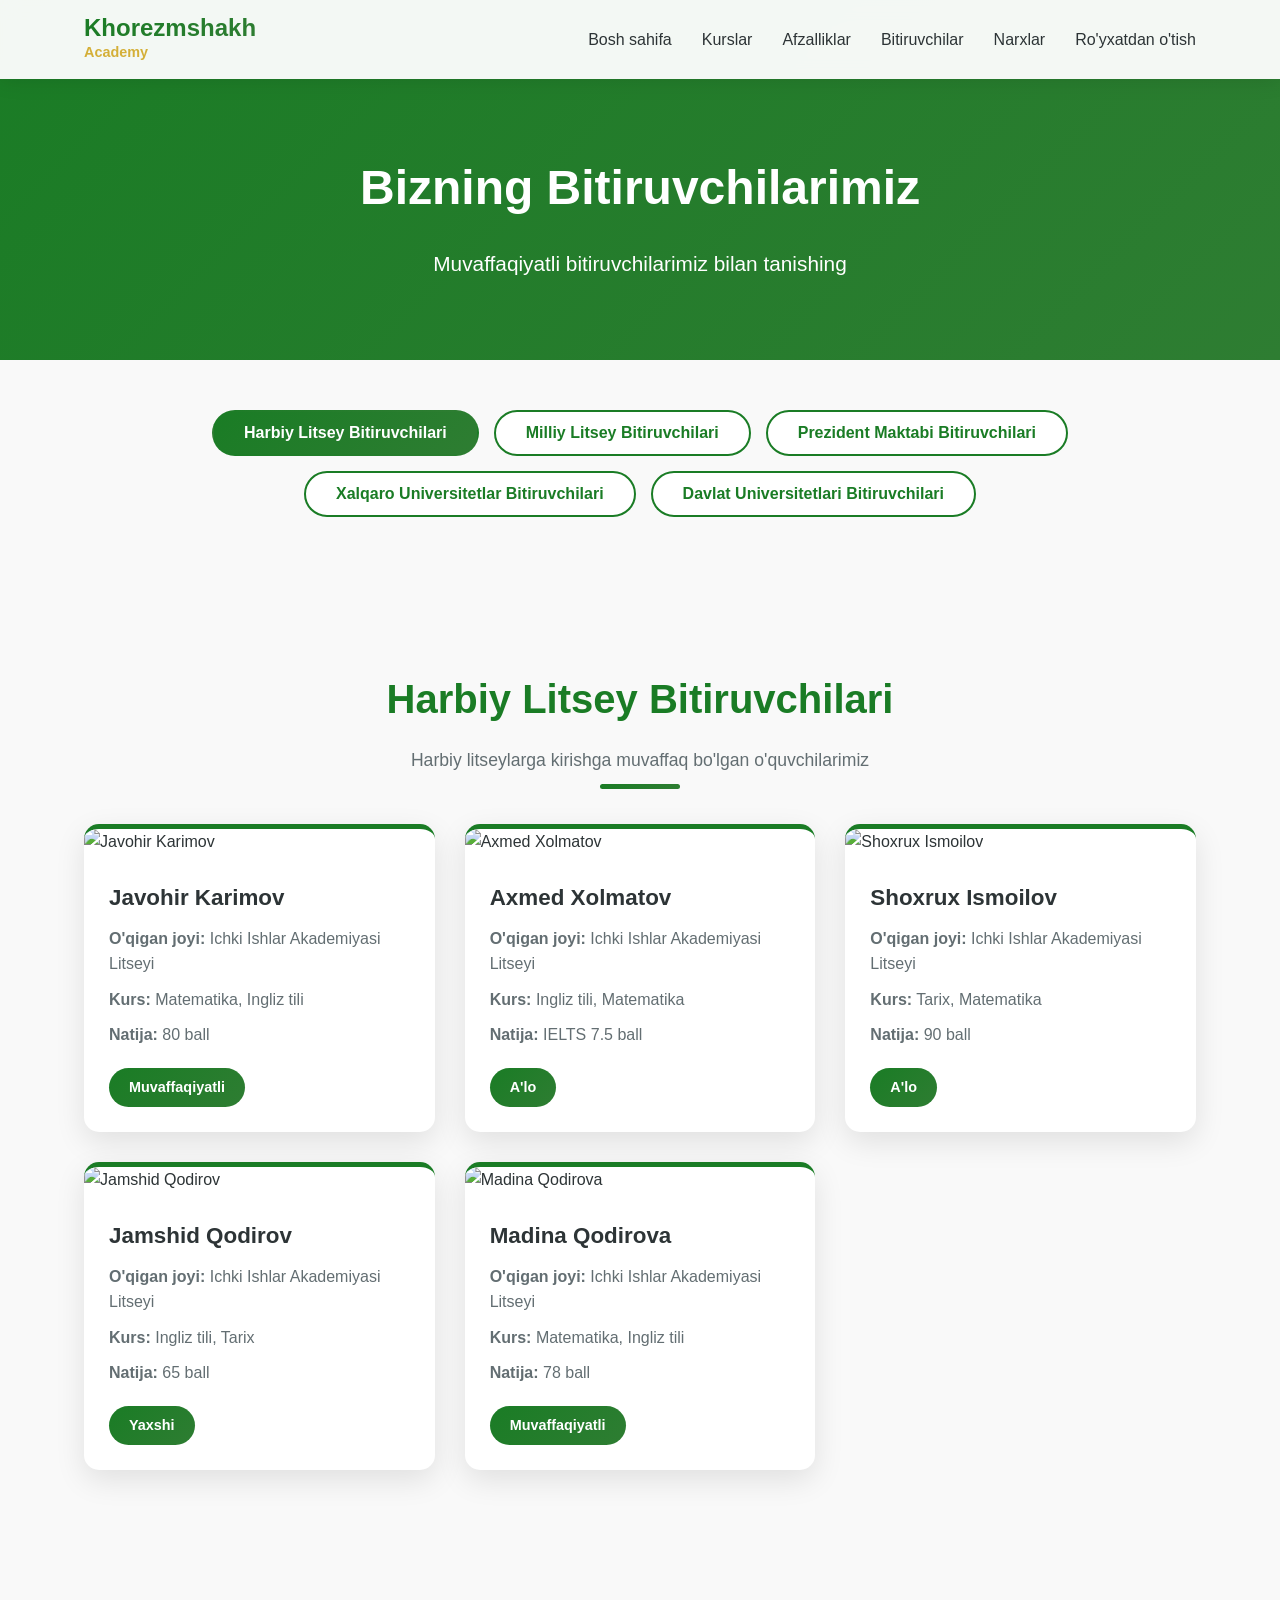
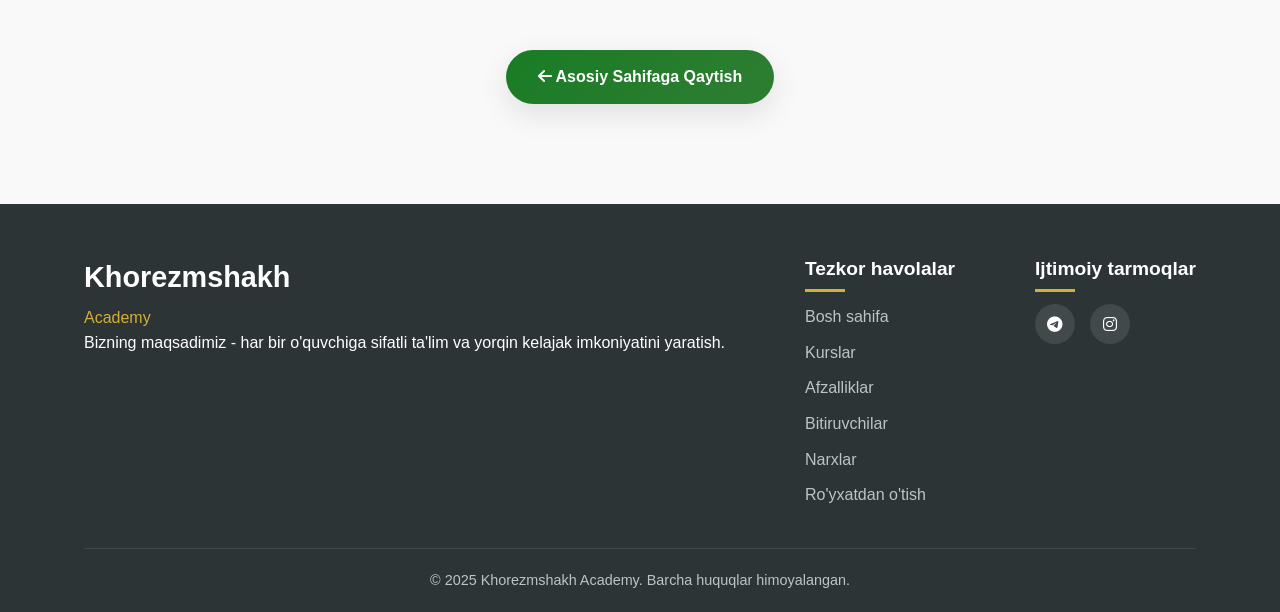
==== bitiruvchilar.html @ ab418903 "Loyiha yaratildi" ====
<!DOCTYPE html>
<!DOCTYPE html>
<html lang="uz">
<head>
    <meta charset="UTF-8">
    <meta name="viewport" content="width=device-width, initial-scale=1.0">
    <title>Bizning Bitiruvchilarimiz - Khorezmshakh Academy</title>
    <link rel="stylesheet" href="https://cdnjs.cloudflare.com/ajax/libs/font-awesome/6.4.0/css/all.min.css">
    <style>
        /* Asosiy uslublar */
        :root {
            --primary: #1a7c25; /* To'q yashil rang */
            --secondary: #d4af37;
            --accent: #c0392b;
            --success: #27ae60;
            --light: #f5f7fa;
            --dark: #2d3436;
            --text: #2d3436;
            --text-light: #636e72;
            --transition: all 0.3s ease;
            --shadow: 0 10px 30px rgba(0,0,0,0.1);
            --shadow-hover: 0 15px 40px rgba(0,0,0,0.15);
            --gradient: linear-gradient(135deg, var(--primary) 0%, #2e7d32 100%);
        }
        
        * {
            margin: 0;
            padding: 0;
            box-sizing: border-box;
            font-family: 'Poppins', 'Segoe UI', Tahoma, Geneva, Verdana, sans-serif;
        }
        
        html {
            scroll-behavior: smooth;
        }
        
        body {
            line-height: 1.6;
            color: var(--text);
            background-color: #f9f9f9;
            transition: var(--transition);
        }
        
        .container {
            width: 90%;
            max-width: 1200px;
            margin: 0 auto;
            padding: 0 20px;
        }
        
        section {
            padding: 80px 0;
        }
        
        .section-title {
            text-align: center;
            margin-bottom: 50px;
            position: relative;
        }
        
        .section-title h2 {
            font-size: 2.5rem;
            color: var(--primary);
            margin-bottom: 15px;
            font-weight: 700;
        }
        
        .section-title p {
            font-size: 1.1rem;
            color: var(--text-light);
            max-width: 600px;
            margin: 0 auto;
        }
        
        .section-title::after {
            content: '';
            position: absolute;
            width: 80px;
            height: 5px;
            background: var(--gradient);
            bottom: -15px;
            left: 50%;
            transform: translateX(-50%);
            border-radius: 5px;
        }
        
        .btn {
            display: inline-block;
            padding: 14px 32px;
            background: var(--gradient);
            color: white;
            border: none;
            border-radius: 50px;
            cursor: pointer;
            text-decoration: none;
            font-weight: 600;
            transition: var(--transition);
            box-shadow: var(--shadow);
        }
        
        .btn:hover {
            transform: translateY(-5px);
            box-shadow: var(--shadow-hover);
        }
        
        /* Sarlavha va Navigatsiya */
        header {
            background: rgba(255, 255, 255, 0.95);
            backdrop-filter: blur(10px);
            box-shadow: 0 2px 20px rgba(0,0,0,0.1);
            position: fixed;
            width: 100%;
            top: 0;
            z-index: 1000;
            transition: var(--transition);
        }
        
        .navbar {
            display: flex;
            justify-content: space-between;
            align-items: center;
            padding: 15px 0;
        }
        
        .logo-container {
            display: flex;
            align-items: center;
            text-decoration: none;
        }
        
        .logo-img {
            height: 50px;
            margin-right: 10px;
            border-radius: 10px;
        }
        
        .logo-text {
            display: flex;
            flex-direction: column;
        }
        
        .logo-main {
            font-size: 1.5rem;
            font-weight: 700;
            background: var(--gradient);
            -webkit-background-clip: text;
            -webkit-text-fill-color: transparent;
            line-height: 1.1;
        }
        
        .logo-sub {
            font-size: 0.9rem;
            color: var(--secondary);
            font-weight: 600;
        }
        
        .nav-links {
            display: flex;
            list-style: none;
        }
        
        .nav-links li {
            margin-left: 30px;
        }
        
        .nav-links a {
            text-decoration: none;
            color: var(--text);
            font-weight: 500;
            transition: var(--transition);
            position: relative;
        }
        
        .nav-links a:hover {
            color: var(--primary);
        }
        
        .nav-links a::after {
            content: '';
            position: absolute;
            width: 0;
            height: 3px;
            background: var(--gradient);
            bottom: -5px;
            left: 0;
            transition: var(--transition);
            border-radius: 3px;
        }
        
        .nav-links a:hover::after {
            width: 100%;
        }
        
        .menu-toggle {
            display: none;
            font-size: 1.5rem;
            cursor: pointer;
        }
        
        /* Filter tugmalari */
        .filter-buttons {
            display: flex;
            justify-content: center;
            gap: 15px;
            margin-bottom: 50px;
            flex-wrap: wrap;
        }
        
        .filter-btn {
            padding: 12px 30px;
            background: white;
            border: 2px solid var(--primary);
            color: var(--primary);
            border-radius: 30px;
            cursor: pointer;
            transition: var(--transition);
            font-weight: 600;
            font-size: 1rem;
        }
        
        .filter-btn.active,
        .filter-btn:hover {
            background: var(--gradient);
            color: white;
            border-color: transparent;
        }
        
        /* Bitiruvchilar qutisi */
        .graduates-container {
            display: grid;
            grid-template-columns: repeat(auto-fit, minmax(300px, 1fr));
            gap: 30px;
        }
        
        .graduate-box {
            background: white;
            border-radius: 15px;
            overflow: hidden;
            box-shadow: var(--shadow);
            transition: var(--transition);
            border-top: 5px solid var(--primary);
        }
        
        .graduate-box:hover {
            transform: translateY(-10px);
            box-shadow: var(--shadow-hover);
        }
        
        .graduate-img {
            width: 100%;
            height: 250px;
            object-fit: cover;
        }
        
        .graduate-info {
            padding: 25px;
        }
        
        .graduate-info h3 {
            font-size: 1.4rem;
            margin-bottom: 10px;
            color: var(--dark);
        }
        
        .graduate-info p {
            color: var(--text-light);
            margin-bottom: 10px;
        }
        
        .graduate-achievement {
            background: var(--gradient);
            color: white;
            padding: 8px 20px;
            border-radius: 20px;
            font-size: 0.9rem;
            display: inline-block;
            margin-top: 10px;
            font-weight: 600;
        }
        
        /* Bo'limlar */
        .section {
            display: none;
        }
        
        .section.active {
            display: block;
        }
        
        /* Back to home button */
        .back-home {
            text-align: center;
            margin-top: 50px;
        }
        
        /* Footer */
        footer {
            background: var(--dark);
            color: white;
            padding: 50px 0 20px;
            margin-top: 50px;
        }
        
        .footer-content {
            display: flex;
            justify-content: space-between;
            margin-bottom: 30px;
        }
        
        .footer-logo {
            display: flex;
            flex-direction: column;
        }
        
        .footer-logo-main {
            font-size: 1.8rem;
            font-weight: 700;
            margin-bottom: 5px;
            color: white;
        }
        
        .footer-logo-sub {
            font-size: 1rem;
            color: var(--secondary);
        }
        
        .footer-links h4, .footer-social h4 {
            font-size: 1.2rem;
            margin-bottom: 20px;
            position: relative;
        }
        
        .footer-links h4::after, .footer-social h4::after {
            content: '';
            position: absolute;
            width: 40px;
            height: 3px;
            background: var(--secondary);
            bottom: -8px;
            left: 0;
        }
        
        .footer-links ul {
            list-style: none;
        }
        
        .footer-links li {
            margin-bottom: 10px;
        }
        
        .footer-links a {
            color: #bdc3c7;
            text-decoration: none;
            transition: var(--transition);
        }
        
        .footer-links a:hover {
            color: white;
        }
        
        .social-icons {
            display: flex;
            gap: 15px;
        }
        
        .social-icons a {
            display: flex;
            align-items: center;
            justify-content: center;
            width: 40px;
            height: 40px;
            background: rgba(255,255,255,0.1);
            border-radius: 50%;
            color: white;
            text-decoration: none;
            transition: var(--transition);
        }
        
        .social-icons a:hover {
            background: var(--primary);
            transform: translateY(-5px);
        }
        
        .copyright {
            text-align: center;
            padding-top: 20px;
            border-top: 1px solid rgba(255,255,255,0.1);
            color: #bdc3c7;
            font-size: 0.9rem;
        }
        
        /* Responsiv uslublar */
        @media (max-width: 768px) {
            .menu-toggle {
                display: block;
            }
            
            .nav-links {
                position: fixed;
                top: 70px;
                left: -100%;
                width: 100%;
                flex-direction: column;
                background: white;
                text-align: center;
                transition: 0.3s;
                box-shadow: 0 10px 10px rgba(0,0,0,0.1);
                padding: 20px 0;
            }
            
            .nav-links.active {
                left: 0;
            }
            
            .nav-links li {
                margin: 15px 0;
            }
            
            .filter-buttons {
                gap: 10px;
            }
            
            .filter-btn {
                padding: 10px 20px;
                font-size: 0.9rem;
            }
            
            .footer-content {
                flex-direction: column;
                gap: 30px;
            }
        }
        
        @media (max-width: 576px) {
            .section-title h2 {
                font-size: 2rem;
            }
            
            .graduates-container {
                grid-template-columns: 1fr;
            }
        }
    </style>
</head>
<body>
    <!-- Sarlavha va Navigatsiya -->
    <header>
        <div class="container">
            <nav class="navbar">
                <a href="xorazmshox.html" class="logo-container">
                    <div class="logo-text">
                        <div class="logo-main">Khorezmshakh</div>
                        <div class="logo-sub">Academy</div>
                    </div>
                </a>
                <ul class="nav-links">
                    <li><a href="xorazmshox.html#home">Bosh sahifa</a></li>
                    <li><a href="xorazmshox.html#courses">Kurslar</a></li>
                    <li><a href="xorazmshox.html#benefits">Afzalliklar</a></li>
                    <li><a href="xorazmshox.html#graduates">Bitiruvchilar</a></li>
                    <li><a href="xorazmshox.html#pricing">Narxlar</a></li>
                    <li><a href="xorazmshox.html#registration">Ro'yxatdan o'tish</a></li>
                </ul>
                <div class="menu-toggle">
                    <i class="fas fa-bars"></i>
                </div>
            </nav>
        </div>
    </header>

    <!-- Hero bo'limi -->
    <section style="padding: 150px 0 80px; background: var(--gradient); color: white; text-align: center;">
        <div class="container">
            <h1 style="font-size: 3rem; margin-bottom: 20px;">Bizning Bitiruvchilarimiz</h1>
            <p style="font-size: 1.3rem; max-width: 700px; margin: 0 auto;">Muvaffaqiyatli bitiruvchilarimiz bilan tanishing</p>
        </div>
    </section>

    <!-- Filter tugmalari -->
    <section style="padding: 50px 0 20px;">
        <div class="container">
            <div class="filter-buttons">
                <button class="filter-btn active" data-target="harbiy">Harbiy Litsey Bitiruvchilari</button>
                <button class="filter-btn" data-target="milliy">Milliy Litsey Bitiruvchilari</button>
                <button class="filter-btn" data-target="prezident">Prezident Maktabi Bitiruvchilari</button>
                <button class="filter-btn" data-target="xalqaro">Xalqaro Universitetlar Bitiruvchilari</button>
                <button class="filter-btn" data-target="davlat">Davlat Universitetlari Bitiruvchilari</button>
            </div>
        </div>
    </section>

    <!-- Harbiy Litsey Bitiruvchilari -->
    <section id="harbiy" class="section active">
        <div class="container">
            <div class="section-title">
                <h2>Harbiy Litsey Bitiruvchilari</h2>
                <p>Harbiy litseylarga kirishga muvaffaq bo'lgan o'quvchilarimiz</p>
            </div>
            <div class="graduates-container">
                <!-- 1-bitiruvchi -->
                <div class="graduate-box">
                    <img src="photo_1_2025-10-25_01-48-39.jpg" alt="Javohir Karimov" class="graduate-img">
                    <div class="graduate-info">
                        <h3>Javohir Karimov</h3>
                        <p><strong>O'qigan joyi:</strong> Ichki Ishlar Akademiyasi Litseyi</p>
                        <p><strong>Kurs:</strong> Matematika, Ingliz tili</p>
                        <p><strong>Natija:</strong> 80 ball</p>
                        <span class="graduate-achievement">Muvaffaqiyatli</span>
                    </div>
                </div>
                
                <!-- 2-bitiruvchi -->
                <div class="graduate-box">
                    <img src="photo_2_2025-10-25_01-48-39.jpg" alt="Axmed Xolmatov" class="graduate-img">
                    <div class="graduate-info">
                        <h3>Axmed Xolmatov</h3>
                        <p><strong>O'qigan joyi:</strong> Ichki Ishlar Akademiyasi Litseyi</p>
                        <p><strong>Kurs:</strong> Ingliz tili, Matematika</p>
                        <p><strong>Natija:</strong> IELTS 7.5 ball</p>
                        <span class="graduate-achievement">A'lo</span>
                    </div>
                </div>
                
                <!-- 3-bitiruvchi -->
                <div class="graduate-box">
                    <img src="photo_3_2025-10-25_01-48-39.jpg" alt="Shoxrux Ismoilov" class="graduate-img">
                    <div class="graduate-info">
                        <h3>Shoxrux Ismoilov</h3>
                        <p><strong>O'qigan joyi:</strong> Ichki Ishlar Akademiyasi Litseyi</p>
                        <p><strong>Kurs:</strong> Tarix, Matematika</p>
                        <p><strong>Natija:</strong> 90 ball</p>
                        <span class="graduate-achievement">A'lo</span>
                    </div>
                </div>
                
                <!-- 4-bitiruvchi -->
                <div class="graduate-box">
                    <img src="photo_4_2025-10-25_01-48-39.jpg" alt="Jamshid Qodirov" class="graduate-img">
                    <div class="graduate-info">
                        <h3>Jamshid Qodirov</h3>
                        <p><strong>O'qigan joyi:</strong> Ichki Ishlar Akademiyasi Litseyi</p>
                        <p><strong>Kurs:</strong> Ingliz tili, Tarix</p>
                        <p><strong>Natija:</strong> 65 ball</p>
                        <span class="graduate-achievement">Yaxshi</span>
                    </div>
                </div>
                
                <!-- 5-bitiruvchi -->
                <div class="graduate-box">
                    <img src="photo_5_2025-10-25_01-48-39.jpg" alt="Madina Qodirova" class="graduate-img">
                    <div class="graduate-info">
                        <h3>Madina Qodirova</h3>
                        <p><strong>O'qigan joyi:</strong> Ichki Ishlar Akademiyasi Litseyi</p>
                        <p><strong>Kurs:</strong> Matematika, Ingliz tili</p>
                        <p><strong>Natija:</strong> 78 ball</p>
                        <span class="graduate-achievement">Muvaffaqiyatli</span>
                    </div>
                </div>
            </div>
        </div>
    </section>

    <!-- Milliy Litsey Bitiruvchilari -->
    <section id="milliy" class="section">
        <div class="container">
            <div class="section-title">
                <h2>Milliy Litsey Bitiruvchilari</h2>
                <p>Milliy litseylarga kirishga muvaffaq bo'lgan o'quvchilarimiz</p>
            </div>
            <div class="graduates-container">
                <!-- Bu bo'limga 5 ta bitiruvchi qo'shishingiz mumkin -->
                <div class="graduate-box">
                    <div class="graduate-info" style="text-align: center; padding: 50px;">
                        <h3>Ma'lumotlar tez orada qo'shiladi</h3>
                        <p>Milliy litsey bitiruvchilari ma'lumotlari yangilanmoqda</p>
                    </div>
                </div>
            </div>
        </div>
    </section>

    <!-- Prezident Maktabi Bitiruvchilari -->
    <section id="prezident" class="section">
        <div class="container">
            <div class="section-title">
                <h2>Prezident Maktabi Bitiruvchilari</h2>
                <p>Prezident maktablariga kirishga muvaffaq bo'lgan o'quvchilarimiz</p>
            </div>
            <div class="graduates-container">
                <!-- Bu bo'limga 5 ta bitiruvchi qo'shishingiz mumkin -->
                <div class="graduate-box">
                    <div class="graduate-info" style="text-align: center; padding: 50px;">
                        <h3>Ma'lumotlar tez orada qo'shiladi</h3>
                        <p>Prezident maktabi bitiruvchilari ma'lumotlari yangilanmoqda</p>
                    </div>
                </div>
            </div>
        </div>
    </section>

    <!-- Xalqaro Universitetlar Bitiruvchilari -->
    <section id="xalqaro" class="section">
        <div class="container">
            <div class="section-title">
                <h2>Xalqaro Universitetlar Bitiruvchilari</h2>
                <p>Xalqaro universitetlarga kirishga muvaffaq bo'lgan o'quvchilarimiz</p>
            </div>
            <div class="graduates-container">
                <!-- Bu bo'limga 5 ta bitiruvchi qo'shishingiz mumkin -->
                <div class="graduate-box">
                    <div class="graduate-info" style="text-align: center; padding: 50px;">
                        <h3>Ma'lumotlar tez orada qo'shiladi</h3>
                        <p>Xalqaro universitetlar bitiruvchilari ma'lumotlari yangilanmoqda</p>
                    </div>
                </div>
            </div>
        </div>
    </section>

    <!-- Davlat Universitetlari Bitiruvchilari -->
    <section id="davlat" class="section">
        <div class="container">
            <div class="section-title">
                <h2>Davlat Universitetlari Bitiruvchilari</h2>
                <p>Davlat universitetlariga kirishga muvaffaq bo'lgan o'quvchilarimiz</p>
            </div>
            <div class="graduates-container">
                <!-- Bu bo'limga 5 ta bitiruvchi qo'shishingiz mumkin -->
                <div class="graduate-box">
                    <div class="graduate-info" style="text-align: center; padding: 50px;">
                        <h3>Ma'lumotlar tez orada qo'shiladi</h3>
                        <p>Davlat universitetlari bitiruvchilari ma'lumotlari yangilanmoqda</p>
                    </div>
                </div>
            </div>
        </div>
    </section>

    <!-- Asosiy sahifaga qaytish -->
    <section style="padding: 50px 0;">
        <div class="container">
            <div class="back-home">
                <a href="xorazmshox.html" class="btn">
                    <i class="fas fa-arrow-left"></i>
                    Asosiy Sahifaga Qaytish
                </a>
            </div>
        </div>
    </section>

    <!-- Footer -->
    <footer>
        <div class="container">
            <div class="footer-content">
                <div class="footer-about">
                    <div class="footer-logo">
                        <div class="footer-logo-main">Khorezmshakh</div>
                        <div class="footer-logo-sub">Academy</div>
                    </div>
                    <p>Bizning maqsadimiz - har bir o'quvchiga sifatli ta'lim va yorqin kelajak imkoniyatini yaratish.</p>
                </div>
                <div class="footer-links">
                    <h4>Tezkor havolalar</h4>
                    <ul>
                        <li><a href="xorazmshox.html#home">Bosh sahifa</a></li>
                        <li><a href="xorazmshox.html#courses">Kurslar</a></li>
                        <li><a href="xorazmshox.html#benefits">Afzalliklar</a></li>
                        <li><a href="xorazmshox.html#graduates">Bitiruvchilar</a></li>
                        <li><a href="xorazmshox.html#pricing">Narxlar</a></li>
                        <li><a href="xorazmshox.html#registration">Ro'yxatdan o'tish</a></li>
                    </ul>
                </div>
                <div class="footer-social">
                    <h4>Ijtimoiy tarmoqlar</h4>
                    <div class="social-icons">
                        <a href="https://t.me/khorezmshakh_academy" target="_blank"><i class="fab fa-telegram"></i></a>
                        <a href="https://www.instagram.com/khorezmshah_academy?igsh=bWJ4M3NtcG9oOW1n" target="_blank"><i class="fab fa-instagram"></i></a>
                    </div>
                </div>
            </div>
            <div class="copyright">
                <p>&copy; 2025 Khorezmshakh Academy. Barcha huquqlar himoyalangan.</p>
            </div>
        </div>
    </footer>

    <script>
        // Mobil menyu boshqaruvi
        document.querySelector('.menu-toggle').addEventListener('click', function() {
            document.querySelector('.nav-links').classList.toggle('active');
        });

        // Filter tugmalari boshqaruvi
        document.querySelectorAll('.filter-btn').forEach(btn => {
            btn.addEventListener('click', function() {
                // Barcha tugmalardan active klassini olib tashlash
                document.querySelectorAll('.filter-btn').forEach(b => {
                    b.classList.remove('active');
                });
                
                // Bosilgan tugmaga active klassini qo'shish
                this.classList.add('active');
                
                // Barcha bo'limlarni yashirish
                document.querySelectorAll('.section').forEach(section => {
                    section.classList.remove('active');
                });
                
                // Tanlangan bo'limni ko'rsatish
                const targetId = this.dataset.target;
                document.getElementById(targetId).classList.add('active');
            });
        });

        // Navigatsiya havolalari uchun silliq skroll
        document.querySelectorAll('a[href^="#"]').forEach(anchor => {
            anchor.addEventListener('click', function(e) {
                e.preventDefault();
                
                const targetId = this.getAttribute('href');
                if(targetId === '#') return;
                
                const targetElement = document.querySelector(targetId);
                if(targetElement) {
                    window.scrollTo({
                        top: targetElement.offsetTop - 80,
                        behavior: 'smooth'
                    });
                    
                    // Mobil menyu ochiq bo'lsa yopish
                    document.querySelector('.nav-links').classList.remove('active');
                }
            });
        });
    </script>
</body>
</html>
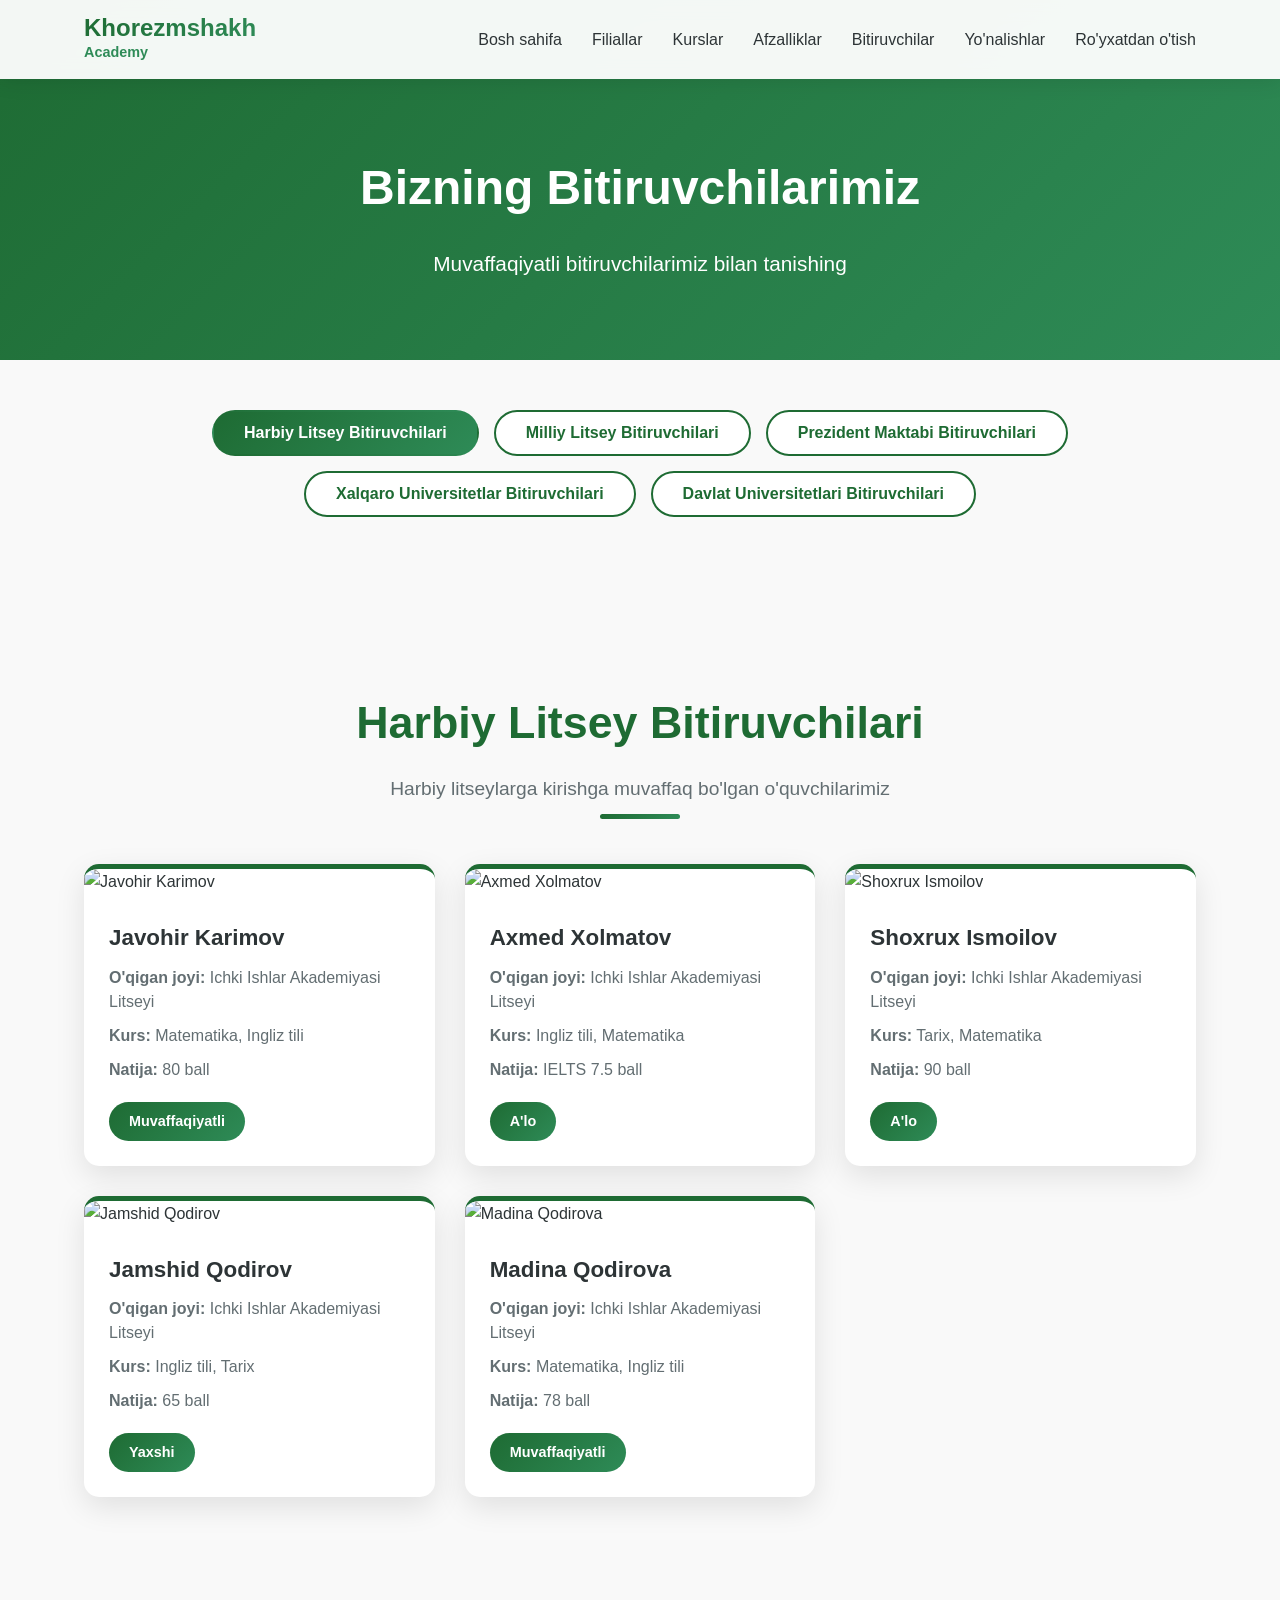
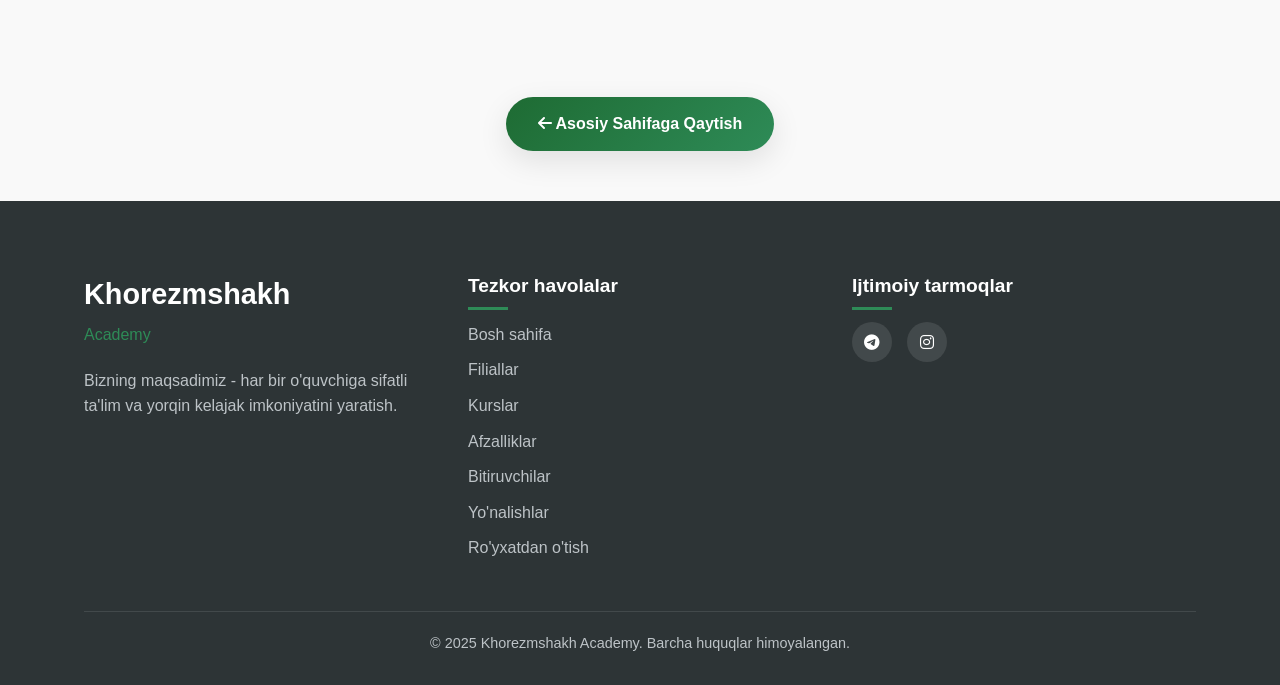
==== commit a23a1fcb: "Yangiliklar kiritildi" ====
--- a/bitiruvchilar.html
+++ b/bitiruvchilar.html
@@ -1,465 +1,31 @@
-<!DOCTYPE html>
 <!DOCTYPE html>
 <html lang="uz">
 <head>
     <meta charset="UTF-8">
     <meta name="viewport" content="width=device-width, initial-scale=1.0">
     <title>Bizning Bitiruvchilarimiz - Khorezmshakh Academy</title>
+    <link rel="stylesheet" href="style.css">
     <link rel="stylesheet" href="https://cdnjs.cloudflare.com/ajax/libs/font-awesome/6.4.0/css/all.min.css">
-    <style>
-        /* Asosiy uslublar */
-        :root {
-            --primary: #1a7c25; /* To'q yashil rang */
-            --secondary: #d4af37;
-            --accent: #c0392b;
-            --success: #27ae60;
-            --light: #f5f7fa;
-            --dark: #2d3436;
-            --text: #2d3436;
-            --text-light: #636e72;
-            --transition: all 0.3s ease;
-            --shadow: 0 10px 30px rgba(0,0,0,0.1);
-            --shadow-hover: 0 15px 40px rgba(0,0,0,0.15);
-            --gradient: linear-gradient(135deg, var(--primary) 0%, #2e7d32 100%);
-        }
-        
-        * {
-            margin: 0;
-            padding: 0;
-            box-sizing: border-box;
-            font-family: 'Poppins', 'Segoe UI', Tahoma, Geneva, Verdana, sans-serif;
-        }
-        
-        html {
-            scroll-behavior: smooth;
-        }
-        
-        body {
-            line-height: 1.6;
-            color: var(--text);
-            background-color: #f9f9f9;
-            transition: var(--transition);
-        }
-        
-        .container {
-            width: 90%;
-            max-width: 1200px;
-            margin: 0 auto;
-            padding: 0 20px;
-        }
-        
-        section {
-            padding: 80px 0;
-        }
-        
-        .section-title {
-            text-align: center;
-            margin-bottom: 50px;
-            position: relative;
-        }
-        
-        .section-title h2 {
-            font-size: 2.5rem;
-            color: var(--primary);
-            margin-bottom: 15px;
-            font-weight: 700;
-        }
-        
-        .section-title p {
-            font-size: 1.1rem;
-            color: var(--text-light);
-            max-width: 600px;
-            margin: 0 auto;
-        }
-        
-        .section-title::after {
-            content: '';
-            position: absolute;
-            width: 80px;
-            height: 5px;
-            background: var(--gradient);
-            bottom: -15px;
-            left: 50%;
-            transform: translateX(-50%);
-            border-radius: 5px;
-        }
-        
-        .btn {
-            display: inline-block;
-            padding: 14px 32px;
-            background: var(--gradient);
-            color: white;
-            border: none;
-            border-radius: 50px;
-            cursor: pointer;
-            text-decoration: none;
-            font-weight: 600;
-            transition: var(--transition);
-            box-shadow: var(--shadow);
-        }
-        
-        .btn:hover {
-            transform: translateY(-5px);
-            box-shadow: var(--shadow-hover);
-        }
-        
-        /* Sarlavha va Navigatsiya */
-        header {
-            background: rgba(255, 255, 255, 0.95);
-            backdrop-filter: blur(10px);
-            box-shadow: 0 2px 20px rgba(0,0,0,0.1);
-            position: fixed;
-            width: 100%;
-            top: 0;
-            z-index: 1000;
-            transition: var(--transition);
-        }
-        
-        .navbar {
-            display: flex;
-            justify-content: space-between;
-            align-items: center;
-            padding: 15px 0;
-        }
-        
-        .logo-container {
-            display: flex;
-            align-items: center;
-            text-decoration: none;
-        }
-        
-        .logo-img {
-            height: 50px;
-            margin-right: 10px;
-            border-radius: 10px;
-        }
-        
-        .logo-text {
-            display: flex;
-            flex-direction: column;
-        }
-        
-        .logo-main {
-            font-size: 1.5rem;
-            font-weight: 700;
-            background: var(--gradient);
-            -webkit-background-clip: text;
-            -webkit-text-fill-color: transparent;
-            line-height: 1.1;
-        }
-        
-        .logo-sub {
-            font-size: 0.9rem;
-            color: var(--secondary);
-            font-weight: 600;
-        }
-        
-        .nav-links {
-            display: flex;
-            list-style: none;
-        }
-        
-        .nav-links li {
-            margin-left: 30px;
-        }
-        
-        .nav-links a {
-            text-decoration: none;
-            color: var(--text);
-            font-weight: 500;
-            transition: var(--transition);
-            position: relative;
-        }
-        
-        .nav-links a:hover {
-            color: var(--primary);
-        }
-        
-        .nav-links a::after {
-            content: '';
-            position: absolute;
-            width: 0;
-            height: 3px;
-            background: var(--gradient);
-            bottom: -5px;
-            left: 0;
-            transition: var(--transition);
-            border-radius: 3px;
-        }
-        
-        .nav-links a:hover::after {
-            width: 100%;
-        }
-        
-        .menu-toggle {
-            display: none;
-            font-size: 1.5rem;
-            cursor: pointer;
-        }
-        
-        /* Filter tugmalari */
-        .filter-buttons {
-            display: flex;
-            justify-content: center;
-            gap: 15px;
-            margin-bottom: 50px;
-            flex-wrap: wrap;
-        }
-        
-        .filter-btn {
-            padding: 12px 30px;
-            background: white;
-            border: 2px solid var(--primary);
-            color: var(--primary);
-            border-radius: 30px;
-            cursor: pointer;
-            transition: var(--transition);
-            font-weight: 600;
-            font-size: 1rem;
-        }
-        
-        .filter-btn.active,
-        .filter-btn:hover {
-            background: var(--gradient);
-            color: white;
-            border-color: transparent;
-        }
-        
-        /* Bitiruvchilar qutisi */
-        .graduates-container {
-            display: grid;
-            grid-template-columns: repeat(auto-fit, minmax(300px, 1fr));
-            gap: 30px;
-        }
-        
-        .graduate-box {
-            background: white;
-            border-radius: 15px;
-            overflow: hidden;
-            box-shadow: var(--shadow);
-            transition: var(--transition);
-            border-top: 5px solid var(--primary);
-        }
-        
-        .graduate-box:hover {
-            transform: translateY(-10px);
-            box-shadow: var(--shadow-hover);
-        }
-        
-        .graduate-img {
-            width: 100%;
-            height: 250px;
-            object-fit: cover;
-        }
-        
-        .graduate-info {
-            padding: 25px;
-        }
-        
-        .graduate-info h3 {
-            font-size: 1.4rem;
-            margin-bottom: 10px;
-            color: var(--dark);
-        }
-        
-        .graduate-info p {
-            color: var(--text-light);
-            margin-bottom: 10px;
-        }
-        
-        .graduate-achievement {
-            background: var(--gradient);
-            color: white;
-            padding: 8px 20px;
-            border-radius: 20px;
-            font-size: 0.9rem;
-            display: inline-block;
-            margin-top: 10px;
-            font-weight: 600;
-        }
-        
-        /* Bo'limlar */
-        .section {
-            display: none;
-        }
-        
-        .section.active {
-            display: block;
-        }
-        
-        /* Back to home button */
-        .back-home {
-            text-align: center;
-            margin-top: 50px;
-        }
-        
-        /* Footer */
-        footer {
-            background: var(--dark);
-            color: white;
-            padding: 50px 0 20px;
-            margin-top: 50px;
-        }
-        
-        .footer-content {
-            display: flex;
-            justify-content: space-between;
-            margin-bottom: 30px;
-        }
-        
-        .footer-logo {
-            display: flex;
-            flex-direction: column;
-        }
-        
-        .footer-logo-main {
-            font-size: 1.8rem;
-            font-weight: 700;
-            margin-bottom: 5px;
-            color: white;
-        }
-        
-        .footer-logo-sub {
-            font-size: 1rem;
-            color: var(--secondary);
-        }
-        
-        .footer-links h4, .footer-social h4 {
-            font-size: 1.2rem;
-            margin-bottom: 20px;
-            position: relative;
-        }
-        
-        .footer-links h4::after, .footer-social h4::after {
-            content: '';
-            position: absolute;
-            width: 40px;
-            height: 3px;
-            background: var(--secondary);
-            bottom: -8px;
-            left: 0;
-        }
-        
-        .footer-links ul {
-            list-style: none;
-        }
-        
-        .footer-links li {
-            margin-bottom: 10px;
-        }
-        
-        .footer-links a {
-            color: #bdc3c7;
-            text-decoration: none;
-            transition: var(--transition);
-        }
-        
-        .footer-links a:hover {
-            color: white;
-        }
-        
-        .social-icons {
-            display: flex;
-            gap: 15px;
-        }
-        
-        .social-icons a {
-            display: flex;
-            align-items: center;
-            justify-content: center;
-            width: 40px;
-            height: 40px;
-            background: rgba(255,255,255,0.1);
-            border-radius: 50%;
-            color: white;
-            text-decoration: none;
-            transition: var(--transition);
-        }
-        
-        .social-icons a:hover {
-            background: var(--primary);
-            transform: translateY(-5px);
-        }
-        
-        .copyright {
-            text-align: center;
-            padding-top: 20px;
-            border-top: 1px solid rgba(255,255,255,0.1);
-            color: #bdc3c7;
-            font-size: 0.9rem;
-        }
-        
-        /* Responsiv uslublar */
-        @media (max-width: 768px) {
-            .menu-toggle {
-                display: block;
-            }
-            
-            .nav-links {
-                position: fixed;
-                top: 70px;
-                left: -100%;
-                width: 100%;
-                flex-direction: column;
-                background: white;
-                text-align: center;
-                transition: 0.3s;
-                box-shadow: 0 10px 10px rgba(0,0,0,0.1);
-                padding: 20px 0;
-            }
-            
-            .nav-links.active {
-                left: 0;
-            }
-            
-            .nav-links li {
-                margin: 15px 0;
-            }
-            
-            .filter-buttons {
-                gap: 10px;
-            }
-            
-            .filter-btn {
-                padding: 10px 20px;
-                font-size: 0.9rem;
-            }
-            
-            .footer-content {
-                flex-direction: column;
-                gap: 30px;
-            }
-        }
-        
-        @media (max-width: 576px) {
-            .section-title h2 {
-                font-size: 2rem;
-            }
-            
-            .graduates-container {
-                grid-template-columns: 1fr;
-            }
-        }
-    </style>
 </head>
 <body>
     <!-- Sarlavha va Navigatsiya -->
     <header>
         <div class="container">
             <nav class="navbar">
-                <a href="xorazmshox.html" class="logo-container">
+                <a href="index.html" class="logo-container">
                     <div class="logo-text">
                         <div class="logo-main">Khorezmshakh</div>
                         <div class="logo-sub">Academy</div>
                     </div>
                 </a>
                 <ul class="nav-links">
-                    <li><a href="xorazmshox.html#home">Bosh sahifa</a></li>
-                    <li><a href="xorazmshox.html#courses">Kurslar</a></li>
-                    <li><a href="xorazmshox.html#benefits">Afzalliklar</a></li>
-                    <li><a href="xorazmshox.html#graduates">Bitiruvchilar</a></li>
-                    <li><a href="xorazmshox.html#pricing">Narxlar</a></li>
-                    <li><a href="xorazmshox.html#registration">Ro'yxatdan o'tish</a></li>
+                    <li><a href="index.html#home">Bosh sahifa</a></li>
+                    <li><a href="index.html#branches">Filiallar</a></li>
+                    <li><a href="index.html#courses">Kurslar</a></li>
+                    <li><a href="index.html#benefits">Afzalliklar</a></li>
+                    <li><a href="index.html#graduates">Bitiruvchilar</a></li>
+                    <li><a href="index.html#pricing">Yo'nalishlar</a></li>
+                    <li><a href="index.html#registration">Ro'yxatdan o'tish</a></li>
                 </ul>
                 <div class="menu-toggle">
                     <i class="fas fa-bars"></i>
@@ -499,7 +65,7 @@
             <div class="graduates-container">
                 <!-- 1-bitiruvchi -->
                 <div class="graduate-box">
-                    <img src="photo_1_2025-10-25_01-48-39.jpg" alt="Javohir Karimov" class="graduate-img">
+                    <img src="images/photo_1_2025-10-25_01-48-39.jpg" alt="Javohir Karimov" class="graduate-img">
                     <div class="graduate-info">
                         <h3>Javohir Karimov</h3>
                         <p><strong>O'qigan joyi:</strong> Ichki Ishlar Akademiyasi Litseyi</p>
@@ -511,7 +77,7 @@
                 
                 <!-- 2-bitiruvchi -->
                 <div class="graduate-box">
-                    <img src="photo_2_2025-10-25_01-48-39.jpg" alt="Axmed Xolmatov" class="graduate-img">
+                    <img src="images/photo_2_2025-10-25_01-48-39.jpg" alt="Axmed Xolmatov" class="graduate-img">
                     <div class="graduate-info">
                         <h3>Axmed Xolmatov</h3>
                         <p><strong>O'qigan joyi:</strong> Ichki Ishlar Akademiyasi Litseyi</p>
@@ -523,7 +89,7 @@
                 
                 <!-- 3-bitiruvchi -->
                 <div class="graduate-box">
-                    <img src="photo_3_2025-10-25_01-48-39.jpg" alt="Shoxrux Ismoilov" class="graduate-img">
+                    <img src="images/photo_3_2025-10-25_01-48-39.jpg" alt="Shoxrux Ismoilov" class="graduate-img">
                     <div class="graduate-info">
                         <h3>Shoxrux Ismoilov</h3>
                         <p><strong>O'qigan joyi:</strong> Ichki Ishlar Akademiyasi Litseyi</p>
@@ -535,7 +101,7 @@
                 
                 <!-- 4-bitiruvchi -->
                 <div class="graduate-box">
-                    <img src="photo_4_2025-10-25_01-48-39.jpg" alt="Jamshid Qodirov" class="graduate-img">
+                    <img src="images/photo_4_2025-10-25_01-48-39.jpg" alt="Jamshid Qodirov" class="graduate-img">
                     <div class="graduate-info">
                         <h3>Jamshid Qodirov</h3>
                         <p><strong>O'qigan joyi:</strong> Ichki Ishlar Akademiyasi Litseyi</p>
@@ -547,7 +113,7 @@
                 
                 <!-- 5-bitiruvchi -->
                 <div class="graduate-box">
-                    <img src="photo_5_2025-10-25_01-48-39.jpg" alt="Madina Qodirova" class="graduate-img">
+                    <img src="images/photo_5_2025-10-25_01-48-39.jpg" alt="Madina Qodirova" class="graduate-img">
                     <div class="graduate-info">
                         <h3>Madina Qodirova</h3>
                         <p><strong>O'qigan joyi:</strong> Ichki Ishlar Akademiyasi Litseyi</p>
@@ -663,10 +229,11 @@
                     <h4>Tezkor havolalar</h4>
                     <ul>
                         <li><a href="xorazmshox.html#home">Bosh sahifa</a></li>
+                        <li><a href="xorazmshox.html#branches">Filiallar</a></li>
                         <li><a href="xorazmshox.html#courses">Kurslar</a></li>
                         <li><a href="xorazmshox.html#benefits">Afzalliklar</a></li>
                         <li><a href="xorazmshox.html#graduates">Bitiruvchilar</a></li>
-                        <li><a href="xorazmshox.html#pricing">Narxlar</a></li>
+                        <li><a href="xorazmshox.html#pricing">Yo'nalishlar</a></li>
                         <li><a href="xorazmshox.html#registration">Ro'yxatdan o'tish</a></li>
                     </ul>
                 </div>
--- a/style.css
+++ b/style.css
@@ -0,0 +1,1402 @@
+/* Asosiy CSS fayli - Khorezmshakh Academy */
+:root {
+    --primary: #1e6b33;
+    --secondary: #2e8b57;
+    --accent: #c0392b;
+    --success: #27ae60;
+    --light: #f5f7fa;
+    --dark: #2d3436;
+    --text: #2d3436;
+    --text-light: #636e72;
+    --transition: all 0.3s ease;
+    --shadow: 0 10px 30px rgba(0,0,0,0.1);
+    --shadow-hover: 0 15px 40px rgba(0,0,0,0.15);
+    --gradient: linear-gradient(135deg, var(--primary) 0%, var(--secondary) 100%);
+}
+
+* {
+    margin: 0;
+    padding: 0;
+    box-sizing: border-box;
+    font-family: 'Poppins', 'Segoe UI', Tahoma, Geneva, Verdana, sans-serif;
+}
+
+html {
+    scroll-behavior: smooth;
+}
+
+body {
+    line-height: 1.6;
+    color: var(--text);
+    background-color: #f9f9f9;
+    overflow-x: hidden;
+}
+
+.container {
+    width: 90%;
+    max-width: 1200px;
+    margin: 0 auto;
+    padding: 0 20px;
+}
+
+section {
+    padding: 100px 0;
+}
+
+.section-title {
+    text-align: center;
+    margin-bottom: 60px;
+    position: relative;
+}
+
+.section-title h2 {
+    font-size: 2.8rem;
+    color: var(--primary);
+    margin-bottom: 15px;
+    font-weight: 700;
+}
+
+.section-title p {
+    font-size: 1.2rem;
+    color: var(--text-light);
+    max-width: 600px;
+    margin: 0 auto;
+}
+
+.section-title::after {
+    content: '';
+    position: absolute;
+    width: 80px;
+    height: 5px;
+    background: var(--gradient);
+    bottom: -15px;
+    left: 50%;
+    transform: translateX(-50%);
+    border-radius: 5px;
+}
+
+.btn {
+    display: inline-block;
+    padding: 14px 32px;
+    background: var(--gradient);
+    color: white;
+    border: none;
+    border-radius: 50px;
+    cursor: pointer;
+    text-decoration: none;
+    font-weight: 600;
+    transition: var(--transition);
+    box-shadow: var(--shadow);
+    text-align: center;
+}
+
+.btn:hover {
+    transform: translateY(-5px);
+    box-shadow: var(--shadow-hover);
+}
+
+.btn-outline {
+    background: transparent;
+    border: 2px solid white;
+    color: white;
+}
+
+.btn-outline:hover {
+    background: white;
+    color: var(--primary);
+}
+
+.btn-telegram {
+    background: #0088cc;
+    display: flex;
+    align-items: center;
+    justify-content: center;
+    gap: 10px;
+}
+
+.btn-telegram:hover {
+    background: #0077b5;
+    color: white;
+}
+
+.btn-large {
+    padding: 18px 45px;
+    font-size: 1.3rem;
+    display: inline-flex;
+    align-items: center;
+    gap: 12px;
+}
+
+/* Header va Navigation */
+header {
+    background: rgba(255, 255, 255, 0.95);
+    backdrop-filter: blur(10px);
+    box-shadow: 0 2px 20px rgba(0,0,0,0.1);
+    position: fixed;
+    width: 100%;
+    top: 0;
+    z-index: 1000;
+    transition: var(--transition);
+}
+
+.navbar {
+    display: flex;
+    justify-content: space-between;
+    align-items: center;
+    padding: 15px 0;
+}
+
+.logo-container {
+    display: flex;
+    align-items: center;
+    text-decoration: none;
+}
+
+.logo-img {
+    height: 50px;
+    margin-right: 10px;
+    border-radius: 10px;
+}
+
+.logo-text {
+    display: flex;
+    flex-direction: column;
+}
+
+.logo-main {
+    font-size: 1.5rem;
+    font-weight: 700;
+    background: var(--gradient);
+    -webkit-background-clip: text;
+    -webkit-text-fill-color: transparent;
+    line-height: 1.1;
+}
+
+.logo-sub {
+    font-size: 0.9rem;
+    color: var(--secondary);
+    font-weight: 600;
+}
+
+.nav-links {
+    display: flex;
+    list-style: none;
+}
+
+.nav-links li {
+    margin-left: 30px;
+}
+
+.nav-links a {
+    text-decoration: none;
+    color: var(--text);
+    font-weight: 500;
+    transition: var(--transition);
+    position: relative;
+}
+
+.nav-links a:hover {
+    color: var(--primary);
+}
+
+.nav-links a::after {
+    content: '';
+    position: absolute;
+    width: 0;
+    height: 3px;
+    background: var(--gradient);
+    bottom: -5px;
+    left: 0;
+    transition: var(--transition);
+    border-radius: 3px;
+}
+
+.nav-links a:hover::after {
+    width: 100%;
+}
+
+.menu-toggle {
+    display: none;
+    font-size: 1.5rem;
+    cursor: pointer;
+    color: var(--text);
+}
+
+/* Hero bo'limi */
+.hero {
+    background: var(--gradient);
+    color: white;
+    padding: 180px 0 120px;
+    text-align: center;
+    position: relative;
+    overflow: hidden;
+}
+
+.hero::before {
+    content: '';
+    position: absolute;
+    top: 0;
+    left: 0;
+    width: 100%;
+    height: 100%;
+    background: url('data:image/svg+xml,<svg xmlns="http://www.w3.org/2000/svg" viewBox="0 0 1000 100" preserveAspectRatio="none"><path d="M500,97C126.7,96.3,0,84,0,71V0H1000V71C1000,84,873.3,96.3,500,97z" fill="rgba(255,255,255,0.1)"></path></svg>');
+    background-size: 100% 100px;
+    background-position: bottom;
+    background-repeat: no-repeat;
+}
+
+.hero-content h1 {
+    font-size: 3.8rem;
+    margin-bottom: 20px;
+    font-weight: 700;
+    line-height: 1.2;
+}
+
+.hero-content p {
+    font-size: 1.3rem;
+    max-width: 700px;
+    margin: 0 auto 40px;
+    opacity: 0.9;
+    line-height: 1.6;
+}
+
+.hero-btns {
+    display: flex;
+    justify-content: center;
+    gap: 20px;
+    flex-wrap: wrap;
+}
+
+/* Filiallar bo'limi */
+.branches {
+    background: var(--light);
+    padding: 100px 0;
+}
+
+.branches-container {
+    display: grid;
+    grid-template-columns: repeat(auto-fit, minmax(280px, 1fr));
+    gap: 30px;
+    margin-top: 50px;
+}
+
+.branch-card {
+    background: white;
+    padding: 40px 30px;
+    border-radius: 15px;
+    text-align: center;
+    box-shadow: var(--shadow);
+    transition: var(--transition);
+    border: 2px solid transparent;
+    position: relative;
+}
+
+.branch-card:hover {
+    transform: translateY(-10px);
+    box-shadow: var(--shadow-hover);
+    border-color: var(--primary);
+}
+
+.branch-card.selected {
+    border-color: var(--primary);
+    background: linear-gradient(135deg, white 0%, #f0f9f0 100%);
+    transform: scale(1.05);
+}
+
+.branch-icon {
+    font-size: 3rem;
+    color: var(--primary);
+    margin-bottom: 20px;
+}
+
+.branch-card h3 {
+    font-size: 1.5rem;
+    margin-bottom: 10px;
+    color: var(--dark);
+}
+
+.branch-card p {
+    color: var(--text-light);
+    margin-bottom: 25px;
+    line-height: 1.5;
+}
+
+/* Kurslar bo'limi */
+.courses {
+    background: var(--light);
+}
+
+.courses-container {
+    display: grid;
+    grid-template-columns: repeat(auto-fit, minmax(320px, 1fr));
+    gap: 30px;
+}
+
+.course-card {
+    background: white;
+    border-radius: 15px;
+    overflow: hidden;
+    box-shadow: var(--shadow);
+    transition: var(--transition);
+    border-top: 5px solid var(--primary);
+}
+
+.course-card:hover {
+    transform: translateY(-10px);
+    box-shadow: var(--shadow-hover);
+    border-top-color: var(--secondary);
+}
+
+.course-header {
+    background: var(--gradient);
+    color: white;
+    padding: 25px;
+    text-align: center;
+}
+
+.course-header h3 {
+    font-size: 1.5rem;
+    margin-bottom: 10px;
+}
+
+.course-duration {
+    background: rgba(255,255,255,0.2);
+    padding: 5px 15px;
+    border-radius: 20px;
+    font-size: 0.9rem;
+    display: inline-block;
+}
+
+.course-content {
+    padding: 25px;
+}
+
+.course-content h4 {
+    font-size: 1.2rem;
+    margin-bottom: 15px;
+    color: var(--dark);
+}
+
+.course-content ul {
+    list-style: none;
+    margin-bottom: 20px;
+}
+
+.course-content li {
+    padding: 8px 0;
+    border-bottom: 1px solid #f0f0f0;
+    position: relative;
+    padding-left: 20px;
+}
+
+.course-content li:before {
+    content: '•';
+    position: absolute;
+    left: 0;
+    color: var(--primary);
+    font-weight: bold;
+}
+
+.course-meta {
+    display: flex;
+    justify-content: space-between;
+    margin-bottom: 20px;
+    font-size: 0.9rem;
+    color: var(--text-light);
+}
+
+.course-price {
+    font-size: 1.5rem;
+    font-weight: 700;
+    color: var(--primary);
+    margin-bottom: 20px;
+    text-align: center;
+}
+
+.course-price span {
+    font-size: 1rem;
+    color: var(--text-light);
+    font-weight: 400;
+}
+
+/* Afzalliklar bo'limi */
+.benefits-content {
+    display: flex;
+    align-items: center;
+    gap: 50px;
+}
+
+.benefits-img {
+    flex: 1;
+    border-radius: 15px;
+    overflow: hidden;
+    box-shadow: var(--shadow-hover);
+}
+
+.benefits-img img {
+    width: 100%;
+    height: auto;
+    display: block;
+    transition: var(--transition);
+}
+
+.benefits-img:hover img {
+    transform: scale(1.05);
+}
+
+.benefits-text {
+    flex: 1;
+}
+
+.benefits-text h3 {
+    font-size: 2rem;
+    margin-bottom: 20px;
+    color: var(--primary);
+    line-height: 1.3;
+}
+
+.benefits-text p {
+    margin-bottom: 20px;
+    color: var(--text-light);
+    line-height: 1.6;
+}
+
+.benefit-list {
+    list-style: none;
+    margin: 20px 0;
+}
+
+.benefit-list li {
+    margin-bottom: 10px;
+    padding-left: 30px;
+    position: relative;
+    line-height: 1.5;
+}
+
+.benefit-list li:before {
+    content: '✓';
+    position: absolute;
+    left: 0;
+    color: var(--success);
+    font-weight: bold;
+    font-size: 1.2rem;
+}
+
+/* Bitiruvchilar bo'limi */
+.graduates {
+    background: var(--light);
+    padding: 100px 0;
+    text-align: center;
+}
+
+.graduates-button-container {
+    display: flex;
+    justify-content: center;
+    align-items: center;
+    padding: 60px 0;
+    min-height: 200px;
+}
+
+/* Statistika bo'limi */
+.stats {
+    background: var(--gradient);
+    color: white;
+    text-align: center;
+    position: relative;
+    overflow: hidden;
+}
+
+.stats::before {
+    content: '';
+    position: absolute;
+    top: 0;
+    left: 0;
+    width: 100%;
+    height: 100%;
+    background: url('data:image/svg+xml,<svg xmlns="http://www.w3.org/2000/svg" viewBox="0 0 1000 100" preserveAspectRatio="none"><path d="M500,97C126.7,96.3,0,84,0,71V0H1000V71C1000,84,873.3,96.3,500,97z" fill="rgba(255,255,255,0.1)"></path></svg>');
+    background-size: 100% 100px;
+    background-position: top;
+    background-repeat: no-repeat;
+}
+
+.stats-container {
+    display: grid;
+    grid-template-columns: repeat(auto-fit, minmax(200px, 1fr));
+    gap: 30px;
+    position: relative;
+    z-index: 1;
+}
+
+.stat-item {
+    padding: 20px;
+}
+
+.stat-number {
+    font-size: 3.5rem;
+    font-weight: 700;
+    margin-bottom: 10px;
+    color: white;
+}
+
+.stat-text {
+    font-size: 1.2rem;
+}
+
+/* Yo'nalishlar bo'limi */
+.pricing-container {
+    display: grid;
+    grid-template-columns: repeat(auto-fit, minmax(300px, 1fr));
+    gap: 30px;
+}
+
+.pricing-card {
+    background: white;
+    border-radius: 15px;
+    padding: 40px 30px;
+    text-align: center;
+    box-shadow: var(--shadow);
+    transition: var(--transition);
+    position: relative;
+    border: 1px solid #e0e0e0;
+}
+
+.pricing-card:hover {
+    transform: translateY(-10px);
+    box-shadow: var(--shadow-hover);
+}
+
+.pricing-card.popular {
+    border: 2px solid var(--primary);
+    transform: scale(1.05);
+}
+
+.pricing-card.popular:hover {
+    transform: scale(1.05) translateY(-10px);
+}
+
+.popular-badge {
+    position: absolute;
+    top: -15px;
+    left: 50%;
+    transform: translateX(-50%);
+    background: var(--gradient);
+    color: white;
+    padding: 8px 25px;
+    border-radius: 20px;
+    font-size: 0.9rem;
+    font-weight: 600;
+    box-shadow: var(--shadow);
+}
+
+.pricing-header h3 {
+    font-size: 1.5rem;
+    margin-bottom: 10px;
+    color: var(--dark);
+}
+
+.pricing-header p {
+    color: var(--text-light);
+    margin-bottom: 10px;
+}
+
+.price {
+    font-size: 3rem;
+    font-weight: 700;
+    color: var(--primary);
+    margin: 20px 0;
+    display: block;
+}
+
+.price span {
+    font-size: 1rem;
+    color: var(--text-light);
+    font-weight: 400;
+}
+
+.pricing-features {
+    list-style: none;
+    margin: 30px 0;
+}
+
+.pricing-features li {
+    margin-bottom: 15px;
+    padding-left: 25px;
+    position: relative;
+    text-align: left;
+    line-height: 1.4;
+}
+
+.pricing-features li:before {
+    content: '✓';
+    position: absolute;
+    left: 0;
+    color: var(--success);
+    font-weight: bold;
+}
+
+/* Telegram ro'yxatdan o'tish */
+.telegram-registration {
+    background: var(--light);
+    text-align: center;
+    padding: 100px 0;
+}
+
+.telegram-content {
+    max-width: 600px;
+    margin: 0 auto;
+}
+
+.telegram-icon {
+    font-size: 5rem;
+    color: #0088cc;
+    margin-bottom: 20px;
+}
+
+.telegram-content h2 {
+    font-size: 2.5rem;
+    margin-bottom: 20px;
+    color: var(--primary);
+}
+
+.telegram-content p {
+    font-size: 1.2rem;
+    margin-bottom: 30px;
+    color: var(--text-light);
+    line-height: 1.6;
+}
+
+.contact-info {
+    margin-top: 30px;
+    text-align: center;
+}
+
+.contact-info p {
+    margin-bottom: 10px;
+    font-size: 1.1rem;
+    display: flex;
+    align-items: center;
+    justify-content: center;
+    gap: 10px;
+}
+
+/* Footer */
+footer {
+    background: var(--dark);
+    color: white;
+    padding: 70px 0 30px;
+}
+
+.footer-content {
+    display: flex;
+    justify-content: space-between;
+    margin-bottom: 40px;
+    flex-wrap: wrap;
+    gap: 40px;
+}
+
+.footer-about {
+    flex: 1;
+    min-width: 300px;
+}
+
+.footer-logo {
+    display: flex;
+    flex-direction: column;
+    margin-bottom: 20px;
+}
+
+.footer-logo-main {
+    font-size: 1.8rem;
+    font-weight: 700;
+    margin-bottom: 5px;
+    color: white;
+}
+
+.footer-logo-sub {
+    font-size: 1rem;
+    color: var(--secondary);
+}
+
+.footer-about p {
+    color: #bdc3c7;
+    line-height: 1.6;
+}
+
+.footer-links {
+    flex: 1;
+    min-width: 200px;
+}
+
+.footer-links h4, .footer-social h4 {
+    font-size: 1.2rem;
+    margin-bottom: 20px;
+    position: relative;
+    color: white;
+}
+
+.footer-links h4::after, .footer-social h4::after {
+    content: '';
+    position: absolute;
+    width: 40px;
+    height: 3px;
+    background: var(--secondary);
+    bottom: -8px;
+    left: 0;
+}
+
+.footer-links ul {
+    list-style: none;
+}
+
+.footer-links li {
+    margin-bottom: 10px;
+}
+
+.footer-links a {
+    color: #bdc3c7;
+    text-decoration: none;
+    transition: var(--transition);
+    line-height: 1.5;
+}
+
+.footer-links a:hover {
+    color: white;
+}
+
+.footer-social {
+    flex: 1;
+    min-width: 200px;
+}
+
+.social-icons {
+    display: flex;
+    gap: 15px;
+}
+
+.social-icons a {
+    display: flex;
+    align-items: center;
+    justify-content: center;
+    width: 40px;
+    height: 40px;
+    background: rgba(255,255,255,0.1);
+    border-radius: 50%;
+    color: white;
+    text-decoration: none;
+    transition: var(--transition);
+}
+
+.social-icons a:hover {
+    background: var(--primary);
+    transform: translateY(-5px);
+}
+
+.copyright {
+    text-align: center;
+    padding-top: 20px;
+    border-top: 1px solid rgba(255,255,255,0.1);
+    color: #bdc3c7;
+    font-size: 0.9rem;
+}
+
+/* Bitiruvchilar sahifasi uchun uslublar */
+.filter-buttons {
+    display: flex;
+    justify-content: center;
+    gap: 15px;
+    margin-bottom: 50px;
+    flex-wrap: wrap;
+}
+
+.filter-btn {
+    padding: 12px 30px;
+    background: white;
+    border: 2px solid var(--primary);
+    color: var(--primary);
+    border-radius: 30px;
+    cursor: pointer;
+    transition: var(--transition);
+    font-weight: 600;
+    font-size: 1rem;
+}
+
+.filter-btn.active,
+.filter-btn:hover {
+    background: var(--gradient);
+    color: white;
+    border-color: transparent;
+}
+
+.section {
+    display: none;
+}
+
+.section.active {
+    display: block;
+}
+
+.graduates-container {
+    display: grid;
+    grid-template-columns: repeat(auto-fit, minmax(300px, 1fr));
+    gap: 30px;
+}
+
+.graduate-box {
+    background: white;
+    border-radius: 15px;
+    overflow: hidden;
+    box-shadow: var(--shadow);
+    transition: var(--transition);
+    border-top: 5px solid var(--primary);
+}
+
+.graduate-box:hover {
+    transform: translateY(-10px);
+    box-shadow: var(--shadow-hover);
+}
+
+.graduate-img {
+    width: 100%;
+    height: 250px;
+    object-fit: cover;
+}
+
+.graduate-info {
+    padding: 25px;
+}
+
+.graduate-info h3 {
+    font-size: 1.4rem;
+    margin-bottom: 10px;
+    color: var(--dark);
+}
+
+.graduate-info p {
+    color: var(--text-light);
+    margin-bottom: 10px;
+    line-height: 1.5;
+}
+
+.graduate-achievement {
+    background: var(--gradient);
+    color: white;
+    padding: 8px 20px;
+    border-radius: 20px;
+    font-size: 0.9rem;
+    display: inline-block;
+    margin-top: 10px;
+    font-weight: 600;
+}
+
+.back-home {
+    text-align: center;
+    margin-top: 50px;
+}
+
+/* Fanlar sahifasi uchun uslublar */
+.subjects-container {
+    display: grid;
+    grid-template-columns: repeat(auto-fit, minmax(350px, 1fr));
+    gap: 30px;
+    margin-bottom: 50px;
+}
+
+.subject-category {
+    background: white;
+    padding: 30px;
+    border-radius: 15px;
+    box-shadow: var(--shadow);
+    border-top: 5px solid var(--primary);
+    transition: var(--transition);
+}
+
+.subject-category:hover {
+    transform: translateY(-5px);
+    box-shadow: var(--shadow-hover);
+}
+
+.subject-category h2 {
+    color: var(--primary);
+    margin-bottom: 20px;
+    font-size: 1.5rem;
+}
+
+.subject-list {
+    display: grid;
+    gap: 10px;
+}
+
+.subject-item {
+    padding: 12px 20px;
+    background: var(--light);
+    border-radius: 8px;
+    border-left: 4px solid var(--primary);
+    font-weight: 500;
+    transition: var(--transition);
+}
+
+.subject-item:hover {
+    background: #e8f5e8;
+    transform: translateX(5px);
+}
+
+.education-types {
+    display: grid;
+    grid-template-columns: repeat(auto-fit, minmax(400px, 1fr));
+    gap: 30px;
+}
+
+.education-card {
+    background: white;
+    padding: 30px;
+    border-radius: 15px;
+    box-shadow: var(--shadow);
+    transition: var(--transition);
+}
+
+.education-card:hover {
+    transform: translateY(-5px);
+    box-shadow: var(--shadow-hover);
+}
+
+.education-card h3 {
+    color: var(--primary);
+    margin-bottom: 20px;
+    font-size: 1.4rem;
+}
+
+.required-subjects h4 {
+    color: var(--secondary);
+    margin-bottom: 15px;
+    font-size: 1.1rem;
+}
+
+.required-subjects ul {
+    list-style: none;
+}
+
+.required-subjects li {
+    padding: 8px 0;
+    border-bottom: 1px solid #f0f0f0;
+    position: relative;
+    padding-left: 25px;
+    line-height: 1.4;
+}
+
+.required-subjects li:before {
+    content: '✓';
+    position: absolute;
+    left: 0;
+    color: var(--success);
+    font-weight: bold;
+}
+
+/* Animatsiyalar */
+@keyframes fadeInUp {
+    from {
+        opacity: 0;
+        transform: translateY(30px);
+    }
+    to {
+        opacity: 1;
+        transform: translateY(0);
+    }
+}
+
+.animate-in {
+    animation: fadeInUp 0.6s ease-out;
+}
+
+@keyframes loading {
+    0% { left: -100%; }
+    100% { left: 100%; }
+}
+
+.loading::after {
+    content: '';
+    position: absolute;
+    top: 0;
+    left: -100%;
+    width: 100%;
+    height: 100%;
+    background: linear-gradient(90deg, transparent, rgba(255,255,255,0.4), transparent);
+    animation: loading 1.5s infinite;
+}
+
+/* Responsiv dizayn */
+@media (max-width: 1200px) {
+    .container {
+        width: 95%;
+    }
+    
+    .hero-content h1 {
+        font-size: 3.2rem;
+    }
+}
+
+@media (max-width: 992px) {
+    .benefits-content {
+        flex-direction: column;
+        gap: 30px;
+    }
+    
+    .hero-content h1 {
+        font-size: 2.8rem;
+    }
+    
+    .pricing-card.popular {
+        transform: scale(1);
+    }
+    
+    .pricing-card.popular:hover {
+        transform: translateY(-10px);
+    }
+    
+    .courses-container,
+    .graduates-container,
+    .branches-container {
+        grid-template-columns: repeat(auto-fit, minmax(280px, 1fr));
+    }
+    
+    .section-title h2 {
+        font-size: 2.4rem;
+    }
+}
+
+@media (max-width: 768px) {
+    .menu-toggle {
+        display: block;
+    }
+    
+    .nav-links {
+        position: fixed;
+        top: 70px;
+        left: -100%;
+        width: 100%;
+        flex-direction: column;
+        background: white;
+        text-align: center;
+        transition: 0.3s;
+        box-shadow: 0 10px 10px rgba(0,0,0,0.1);
+        padding: 20px 0;
+        z-index: 999;
+    }
+    
+    .nav-links.active {
+        left: 0;
+    }
+    
+    .nav-links li {
+        margin: 15px 0;
+    }
+    
+    .hero-btns {
+        flex-direction: column;
+        align-items: center;
+        gap: 15px;
+    }
+    
+    .hero-btns .btn {
+        width: 250px;
+        margin-bottom: 10px;
+    }
+    
+    .footer-content {
+        flex-direction: column;
+        gap: 30px;
+    }
+    
+    .filter-buttons {
+        gap: 10px;
+    }
+    
+    .filter-btn {
+        padding: 10px 20px;
+        font-size: 0.9rem;
+    }
+    
+    .branches-container,
+    .education-types {
+        grid-template-columns: 1fr;
+    }
+    
+    .subjects-container {
+        grid-template-columns: 1fr;
+    }
+    
+    .hero {
+        padding: 150px 0 80px;
+    }
+    
+    .hero-content h1 {
+        font-size: 2.4rem;
+    }
+    
+    .hero-content p {
+        font-size: 1.1rem;
+    }
+    
+    section {
+        padding: 80px 0;
+    }
+}
+
+@media (max-width: 576px) {
+    .section-title h2 {
+        font-size: 2rem;
+    }
+    
+    .hero-content h1 {
+        font-size: 2rem;
+    }
+    
+    .course-content h3,
+    .graduate-info h3,
+    .pricing-header h3 {
+        font-size: 1.2rem;
+    }
+    
+    .benefits-text h3 {
+        font-size: 1.5rem;
+    }
+    
+    .telegram-content h2 {
+        font-size: 2rem;
+    }
+    
+    .btn-large {
+        padding: 15px 30px;
+        font-size: 1.1rem;
+    }
+    
+    .container {
+        width: 95%;
+        padding: 0 15px;
+    }
+    
+    section {
+        padding: 60px 0;
+    }
+    
+    .price {
+        font-size: 2.5rem;
+    }
+    
+    .price span {
+        font-size: 0.9rem;
+    }
+    
+    .stat-number {
+        font-size: 2.8rem;
+    }
+    
+    .stat-text {
+        font-size: 1rem;
+    }
+}
+
+@media (max-width: 400px) {
+    .container {
+        width: 100%;
+        padding: 0 10px;
+    }
+    
+    .btn {
+        padding: 12px 25px;
+        font-size: 0.9rem;
+    }
+    
+    .section-title h2 {
+        font-size: 1.8rem;
+    }
+    
+    .hero-content h1 {
+        font-size: 1.8rem;
+    }
+    
+    .courses-container,
+    .graduates-container,
+    .branches-container {
+        grid-template-columns: 1fr;
+    }
+}
+
+/* Dark tema */
+.dark-theme {
+    --light: #2c3e50;
+    --dark: #ecf0f1;
+    --text: #ecf0f1;
+    --text-light: #bdc3c7;
+    background-color: #1a2530;
+    color: var(--text);
+}
+
+.dark-theme header {
+    background: #2c3e50;
+    box-shadow: 0 2px 10px rgba(0,0,0,0.3);
+}
+
+.dark-theme .course-card,
+.dark-theme .graduate-card,
+.dark-theme .pricing-card,
+.dark-theme .branch-card,
+.dark-theme .subject-category,
+.dark-theme .education-card {
+    background: #34495e;
+    color: var(--text);
+}
+
+.dark-theme .courses,
+.dark-theme .graduates,
+.dark-theme .branches {
+    background: #2c3e50;
+}
+
+.dark-theme .filter-btn {
+    background: #34495e;
+    color: var(--text);
+    border-color: var(--primary);
+}
+
+.dark-theme .filter-btn.active,
+.dark-theme .filter-btn:hover {
+    background: var(--gradient);
+    color: white;
+    border-color: transparent;
+}
+
+.dark-theme .subject-item {
+    background: #2c3e50;
+    border-left-color: var(--primary);
+}
+
+.dark-theme .subject-item:hover {
+    background: #3a506b;
+}
+
+.dark-theme .required-subjects li {
+    border-bottom-color: #4a5f7a;
+}
+
+/* Tema almashish tugmasi */
+.theme-toggle {
+    background: none;
+    border: none;
+    color: var(--text);
+    font-size: 1.2rem;
+    cursor: pointer;
+    margin-left: 15px;
+    padding: 5px 10px;
+    border-radius: 5px;
+    transition: var(--transition);
+}
+
+.theme-toggle:hover {
+    background: rgba(0,0,0,0.05);
+}
+
+.dark-theme .theme-toggle:hover {
+    background: rgba(255,255,255,0.1);
+}
+
+/* Aksessuarlik */
+.sr-only {
+    position: absolute;
+    width: 1px;
+    height: 1px;
+    padding: 0;
+    margin: -1px;
+    overflow: hidden;
+    clip: rect(0, 0, 0, 0);
+    white-space: nowrap;
+    border: 0;
+}
+
+/* Focus ko'rsatkichlari */
+.btn:focus,
+.filter-btn:focus,
+.theme-toggle:focus {
+    outline: 2px solid var(--primary);
+    outline-offset: 2px;
+}
+
+/* Scrollbar */
+::-webkit-scrollbar {
+    width: 8px;
+}
+
+::-webkit-scrollbar-track {
+    background: #f1f1f1;
+}
+
+::-webkit-scrollbar-thumb {
+    background: var(--primary);
+    border-radius: 4px;
+}
+
+::-webkit-scrollbar-thumb:hover {
+    background: var(--secondary);
+}
+
+/* Selection */
+::selection {
+    background: var(--primary);
+    color: white;
+}
+
+::-moz-selection {
+    background: var(--primary);
+    color: white;
+}
+
+/* Print uslublari */
+@media print {
+    .navbar,
+    .hero-btns,
+    .theme-toggle,
+    .footer {
+        display: none;
+    }
+    
+    .hero {
+        padding: 50px 0;
+        background: white !important;
+        color: black !important;
+    }
+    
+    section {
+        padding: 30px 0;
+    }
+    
+    .price {
+        color: black !important;
+    }
+}
+
+/* High contrast rejim */
+@media (prefers-contrast: high) {
+    :root {
+        --primary: #000000;
+        --secondary: #333333;
+        --text: #000000;
+        --text-light: #666666;
+    }
+    
+    .btn {
+        border: 2px solid var(--primary);
+    }
+}
+
+/* Reduced motion */
+@media (prefers-reduced-motion: reduce) {
+    *,
+    *::before,
+    *::after {
+        animation-duration: 0.01ms !important;
+        animation-iteration-count: 1 !important;
+        transition-duration: 0.01ms !important;
+        scroll-behavior: auto !important;
+    }
+}
+
+/* CSS tugadi */
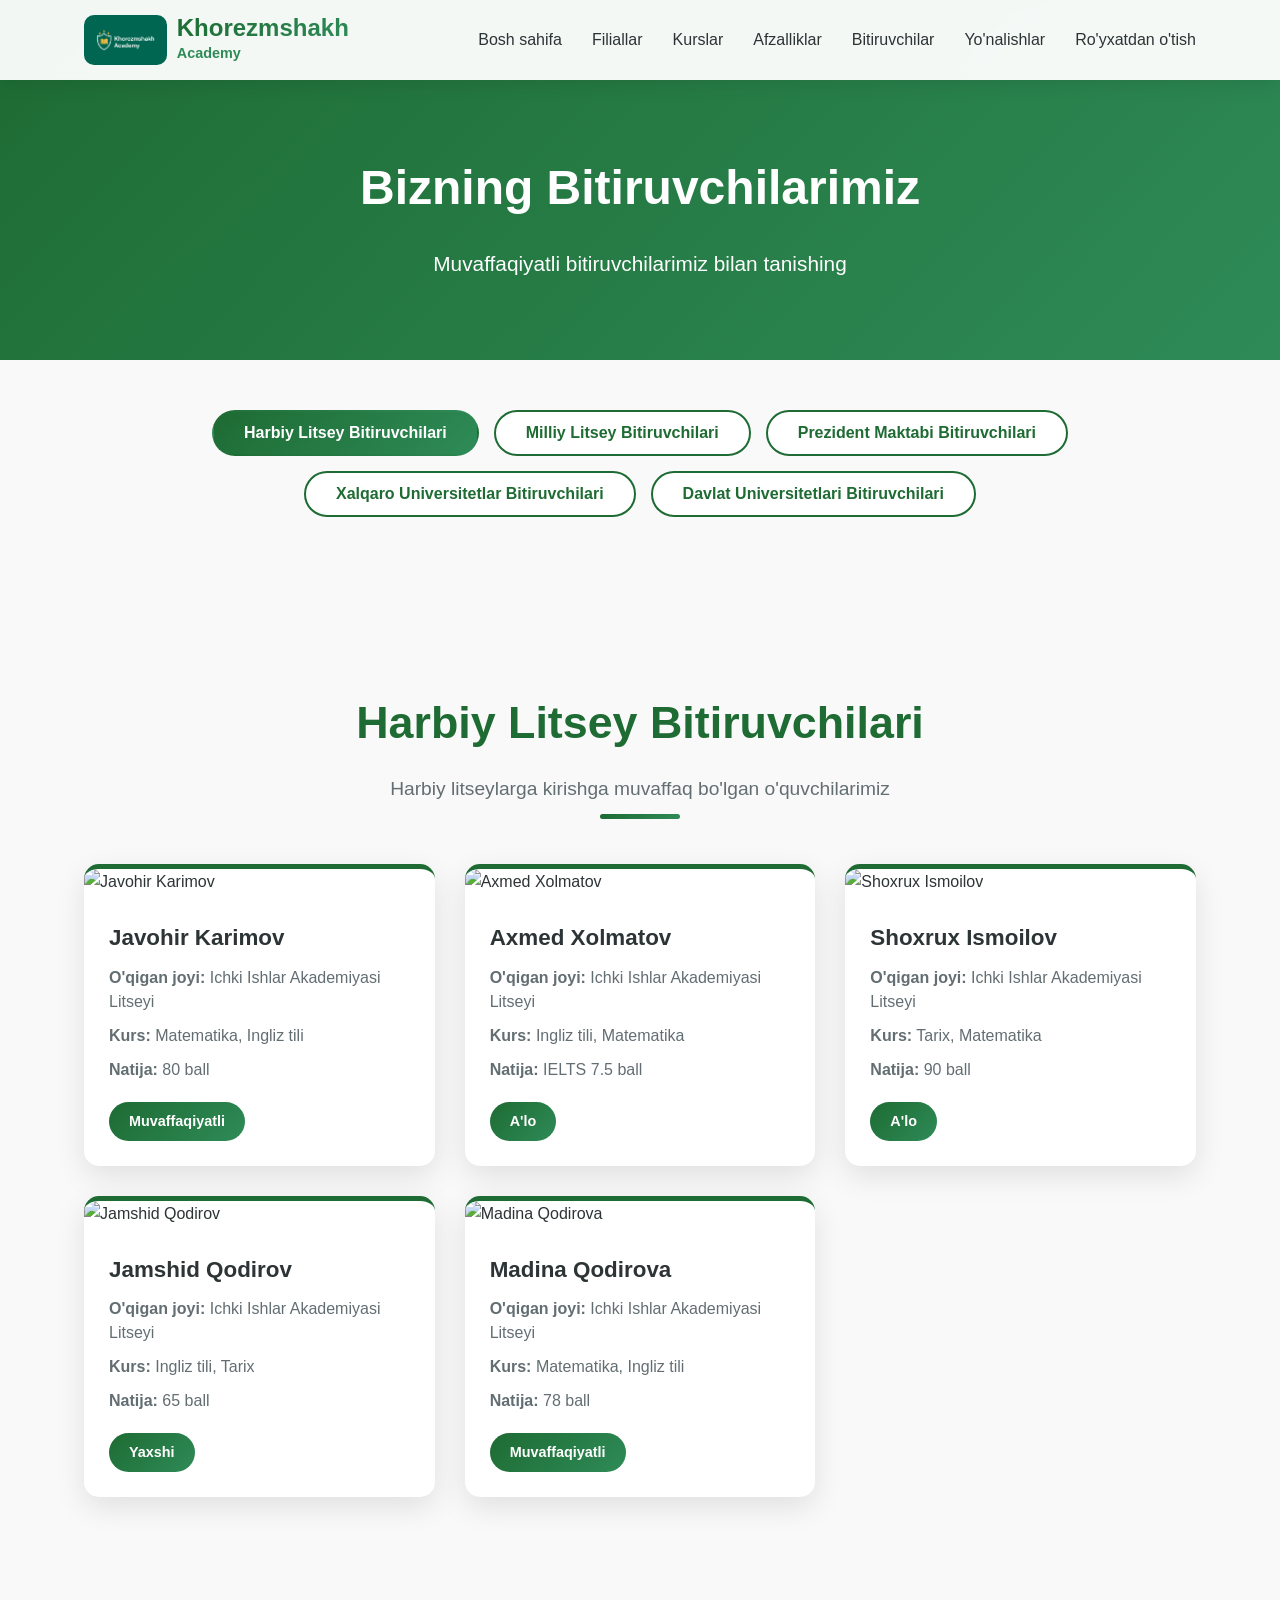
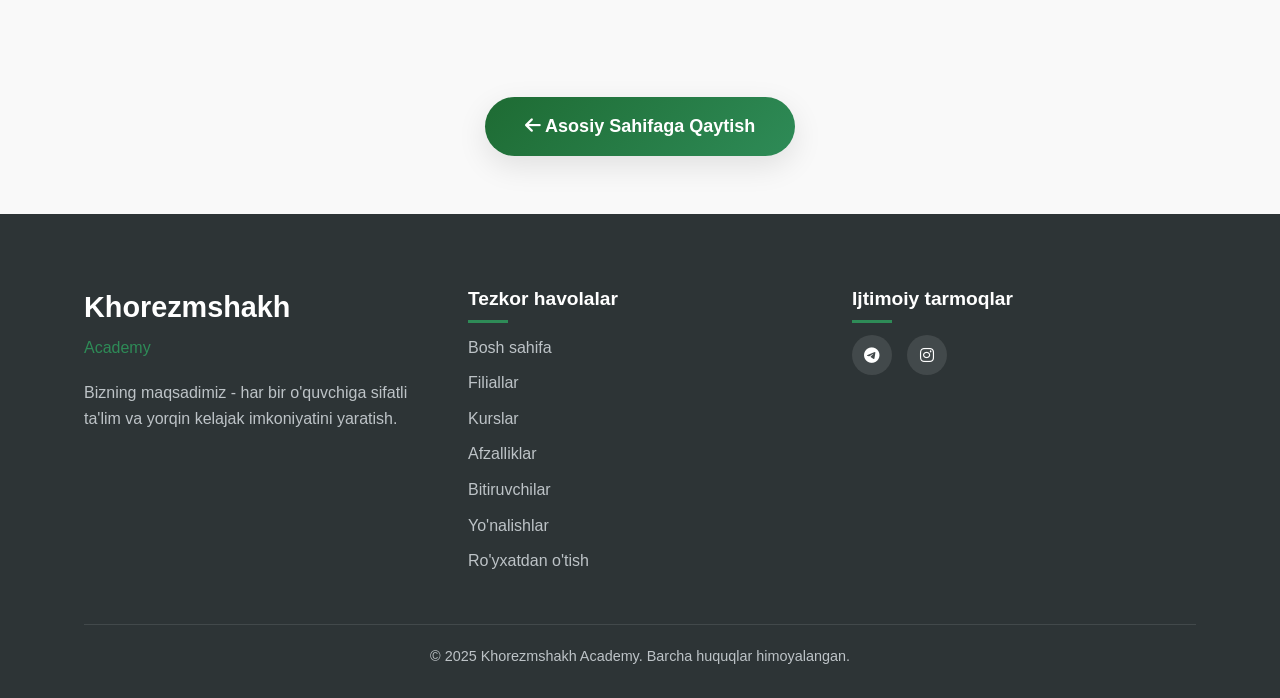
==== commit 78657037: "Nabar boshqa sahifalarga qoshildi" ====
--- a/bitiruvchilar.html
+++ b/bitiruvchilar.html
@@ -13,19 +13,20 @@
         <div class="container">
             <nav class="navbar">
                 <a href="index.html" class="logo-container">
+                      <img src="img/Flag 1.jpg" alt="Logo" class="logo-img">
                     <div class="logo-text">
                         <div class="logo-main">Khorezmshakh</div>
                         <div class="logo-sub">Academy</div>
                     </div>
                 </a>
                 <ul class="nav-links">
-                    <li><a href="index.html#home">Bosh sahifa</a></li>
-                    <li><a href="index.html#branches">Filiallar</a></li>
-                    <li><a href="index.html#courses">Kurslar</a></li>
-                    <li><a href="index.html#benefits">Afzalliklar</a></li>
-                    <li><a href="index.html#graduates">Bitiruvchilar</a></li>
-                    <li><a href="index.html#pricing">Yo'nalishlar</a></li>
-                    <li><a href="index.html#registration">Ro'yxatdan o'tish</a></li>
+                    <li><a href="xorazmshox.html#home">Bosh sahifa</a></li>
+                    <li><a href="xorazmshox.html#branches">Filiallar</a></li>
+                    <li><a href="xorazmshox.html#courses">Kurslar</a></li>
+                    <li><a href="xorazmshox.html#benefits">Afzalliklar</a></li>
+                    <li><a href="xorazmshox.html#graduates">Bitiruvchilar</a></li>
+                    <li><a href="xorazmshox.html#pricing">Yo'nalishlar</a></li>
+                    <li><a href="xorazmshox.html#registration">Ro'yxatdan o'tish</a></li>
                 </ul>
                 <div class="menu-toggle">
                     <i class="fas fa-bars"></i>
--- a/style.css
+++ b/style.css
@@ -74,7 +74,9 @@
     transform: translateX(-50%);
     border-radius: 5px;
 }
-
+.p{
+    margin-top: 3rem;
+}
 .btn {
     display: inline-block;
     padding: 14px 32px;
@@ -88,8 +90,24 @@
     transition: var(--transition);
     box-shadow: var(--shadow);
     text-align: center;
-}
-
+    position: relative;
+    position: relative;
+  padding: 15px 40px;
+  border: none;
+  border-radius: 30px;
+  color: white;
+  font-size: 18px;
+  cursor: pointer;
+  transition: all 0.3s ease;
+  overflow: hidden;
+}
+.b{
+    text-align: center;
+   margin-top: 4rem;
+}
+.a{
+     margin-top: 6rem;
+}
 .btn:hover {
     transform: translateY(-5px);
     box-shadow: var(--shadow-hover);
@@ -369,6 +387,7 @@
 
 .course-content {
     padding: 25px;
+    
 }
 
 .course-content h4 {
@@ -589,14 +608,19 @@
 }
 
 .pricing-header h3 {
-    font-size: 1.5rem;
+    font-size: 2rem;
     margin-bottom: 10px;
-    color: var(--dark);
-}
-
+    color: #1e6b33;
+}
+.s{
+    padding: 17px 120px;
+    font-size: 22px;
+    margin-bottom: 3rem;
+}
 .pricing-header p {
     color: var(--text-light);
     margin-bottom: 10px;
+    font-size: 19px;
 }
 
 .price {
@@ -1396,6 +1420,7 @@
         animation-iteration-count: 1 !important;
         transition-duration: 0.01ms !important;
         scroll-behavior: auto !important;
+
     }
 }
 
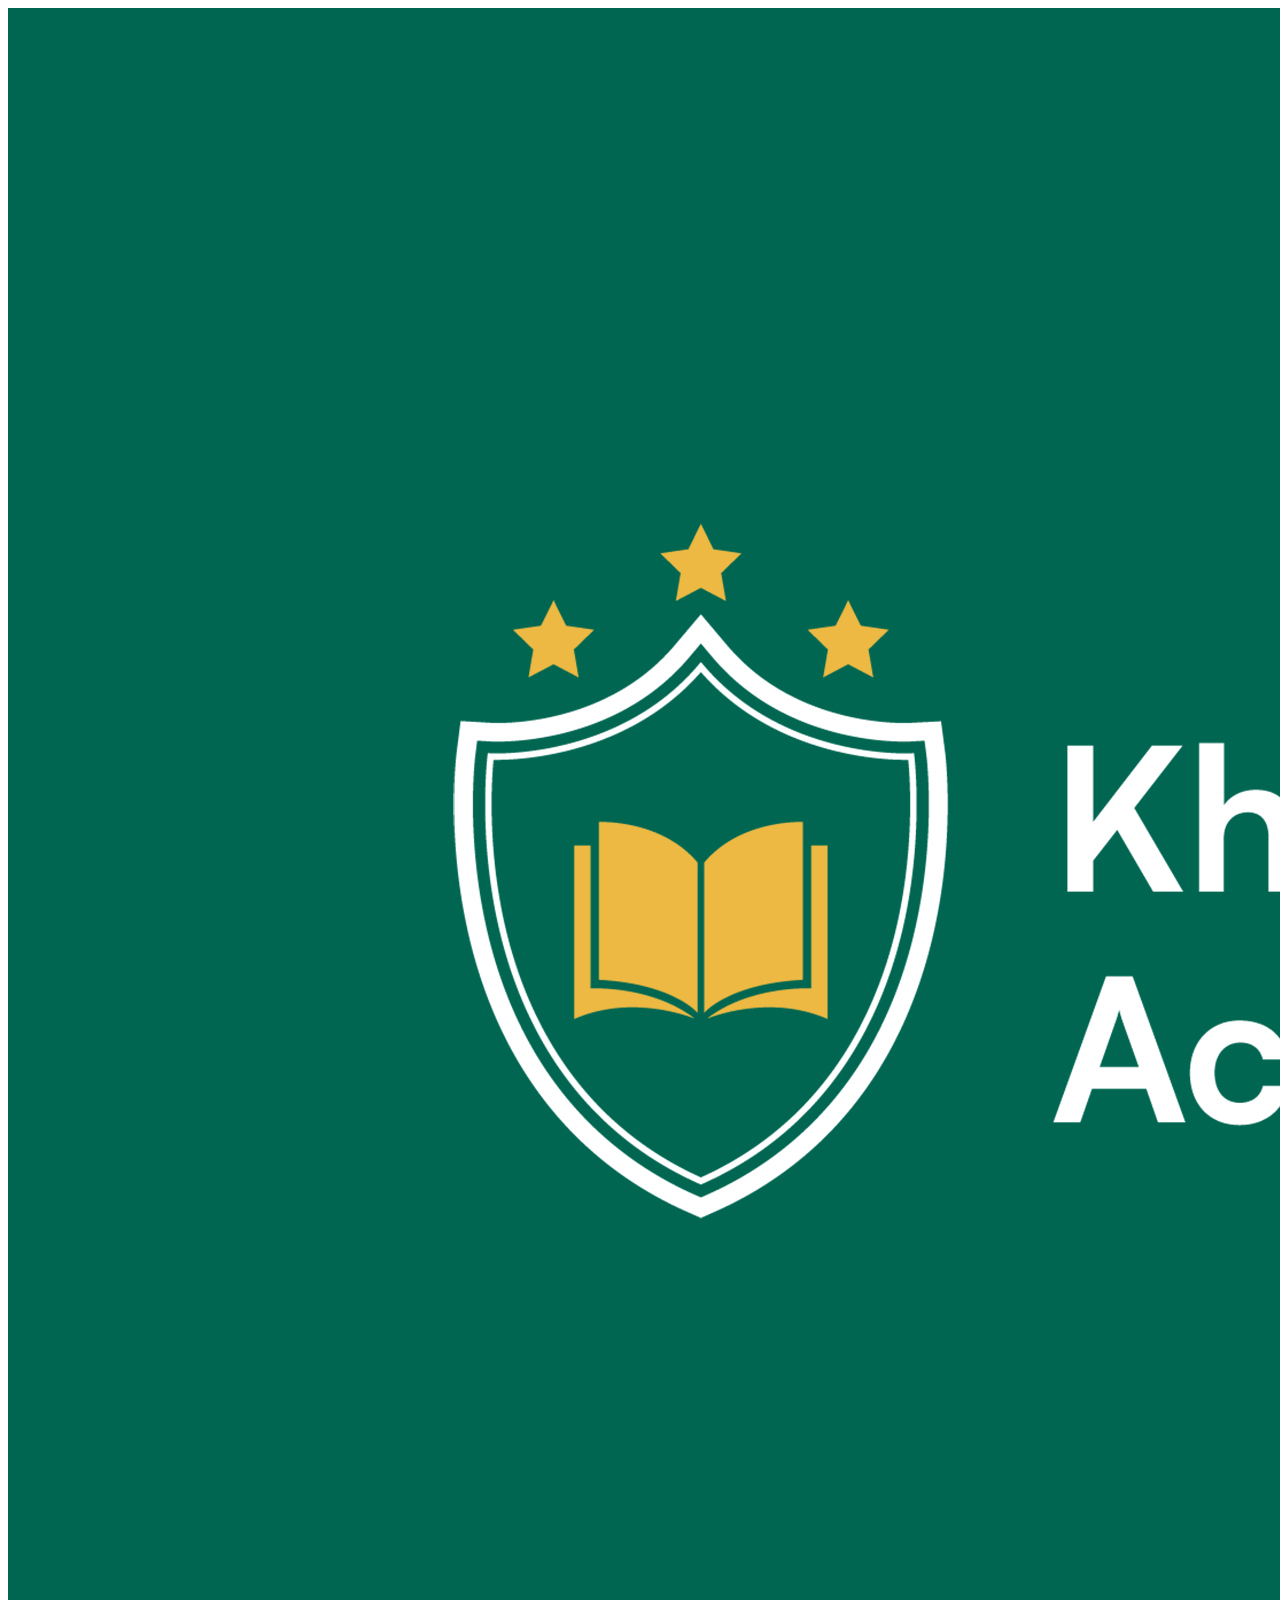
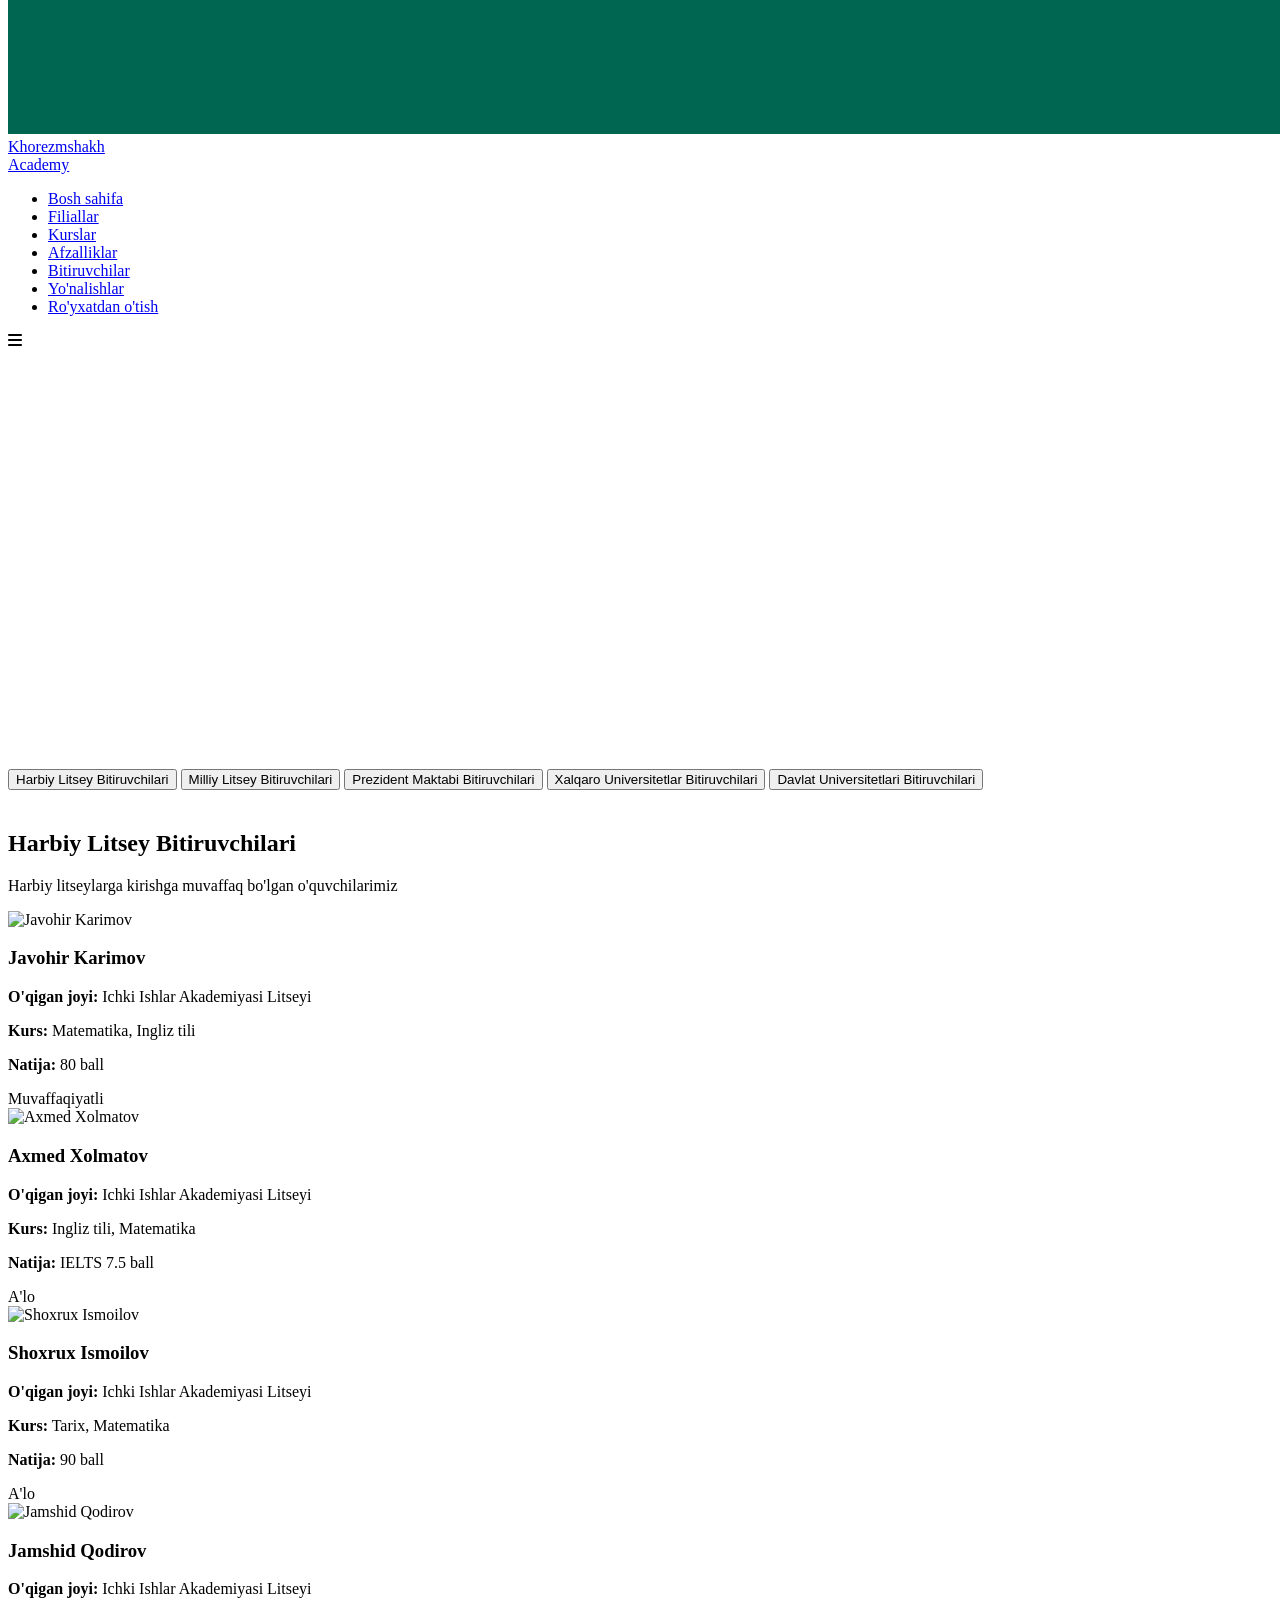
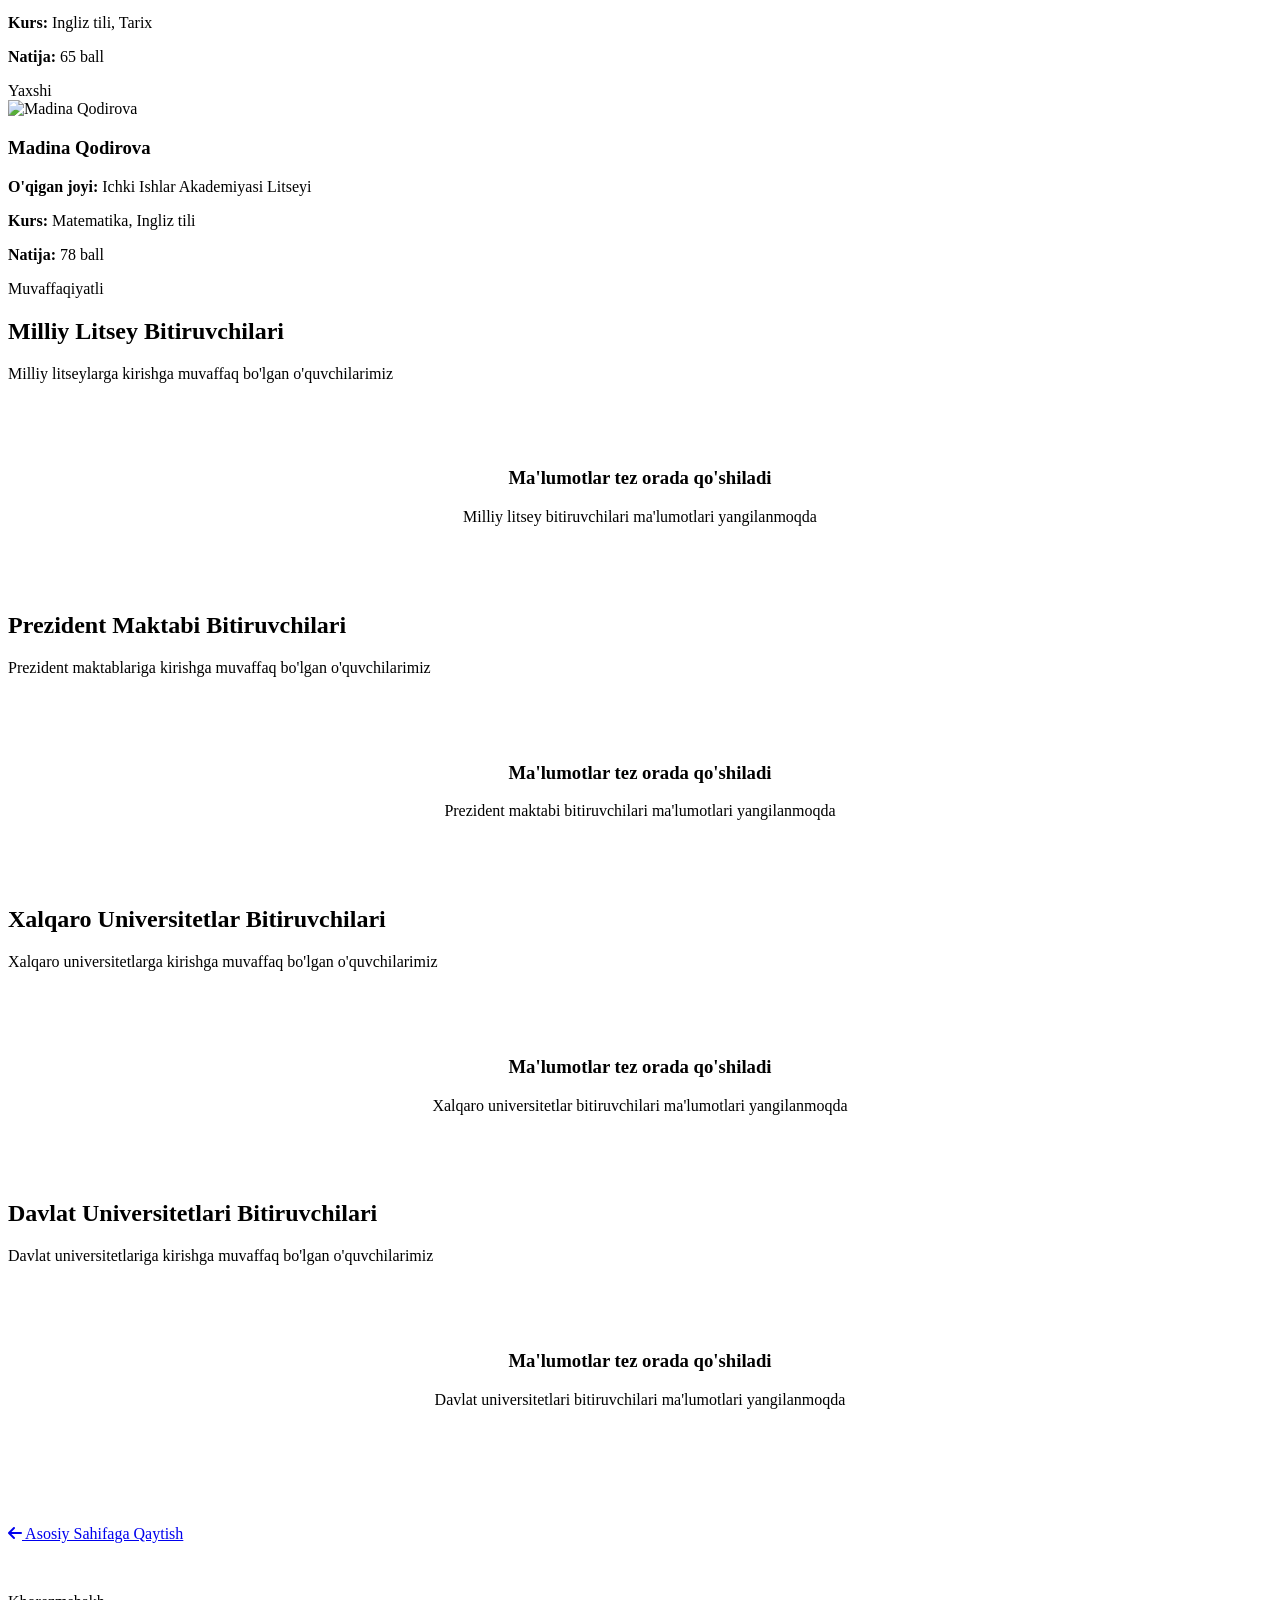
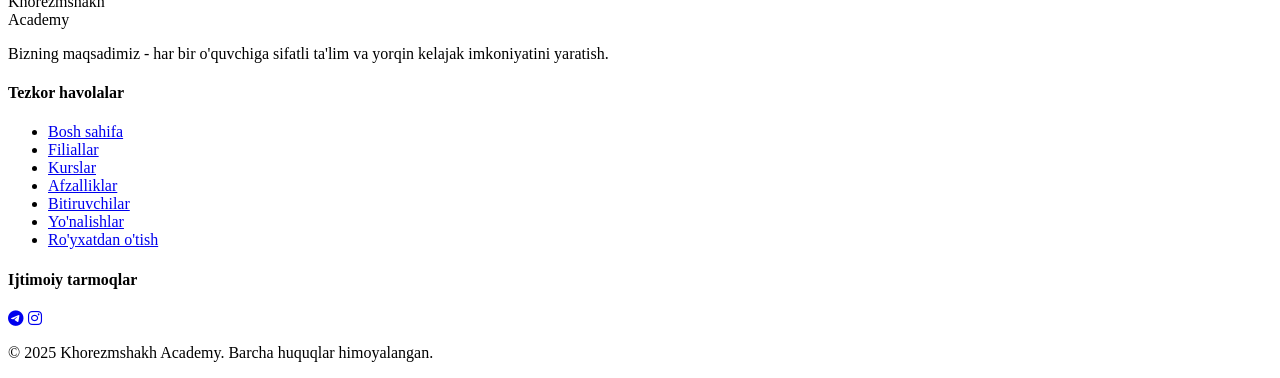
==== commit a2eb8f47: "CSS va JS bilan bog'liq muomalar tuzatildi" ====
--- a/bitiruvchilar.html
+++ b/bitiruvchilar.html
@@ -4,7 +4,7 @@
     <meta charset="UTF-8">
     <meta name="viewport" content="width=device-width, initial-scale=1.0">
     <title>Bizning Bitiruvchilarimiz - Khorezmshakh Academy</title>
-    <link rel="stylesheet" href="style.css">
+    <link rel="stylesheet" href="/Khorezmshox/style.css">
     <link rel="stylesheet" href="https://cdnjs.cloudflare.com/ajax/libs/font-awesome/6.4.0/css/all.min.css">
 </head>
 <body>
@@ -20,13 +20,13 @@
                     </div>
                 </a>
                 <ul class="nav-links">
-                    <li><a href="xorazmshox.html#home">Bosh sahifa</a></li>
-                    <li><a href="xorazmshox.html#branches">Filiallar</a></li>
-                    <li><a href="xorazmshox.html#courses">Kurslar</a></li>
-                    <li><a href="xorazmshox.html#benefits">Afzalliklar</a></li>
-                    <li><a href="xorazmshox.html#graduates">Bitiruvchilar</a></li>
-                    <li><a href="xorazmshox.html#pricing">Yo'nalishlar</a></li>
-                    <li><a href="xorazmshox.html#registration">Ro'yxatdan o'tish</a></li>
+                    <li><a href="index.html#home">Bosh sahifa</a></li>
+                    <li><a href="index.html#branches">Filiallar</a></li>
+                    <li><a href="index.html#courses">Kurslar</a></li>
+                    <li><a href="index.html#benefits">Afzalliklar</a></li>
+                    <li><a href="index.html#graduates">Bitiruvchilar</a></li>
+                    <li><a href="index.html#pricing">Yo'nalishlar</a></li>
+                    <li><a href="index.html#registration">Ro'yxatdan o'tish</a></li>
                 </ul>
                 <div class="menu-toggle">
                     <i class="fas fa-bars"></i>
@@ -229,13 +229,13 @@
                 <div class="footer-links">
                     <h4>Tezkor havolalar</h4>
                     <ul>
-                        <li><a href="xorazmshox.html#home">Bosh sahifa</a></li>
-                        <li><a href="xorazmshox.html#branches">Filiallar</a></li>
-                        <li><a href="xorazmshox.html#courses">Kurslar</a></li>
-                        <li><a href="xorazmshox.html#benefits">Afzalliklar</a></li>
-                        <li><a href="xorazmshox.html#graduates">Bitiruvchilar</a></li>
-                        <li><a href="xorazmshox.html#pricing">Yo'nalishlar</a></li>
-                        <li><a href="xorazmshox.html#registration">Ro'yxatdan o'tish</a></li>
+                        <li><a href="index.html#home">Bosh sahifa</a></li>
+                        <li><a href="index.html#branches">Filiallar</a></li>
+                        <li><a href="index.html#courses">Kurslar</a></li>
+                        <li><a href="index.html#benefits">Afzalliklar</a></li>
+                        <li><a href="index.html#graduates">Bitiruvchilar</a></li>
+                        <li><a href="index.html#pricing">Yo'nalishlar</a></li>
+                        <li><a href="index.html#registration">Ro'yxatdan o'tish</a></li>
                     </ul>
                 </div>
                 <div class="footer-social">
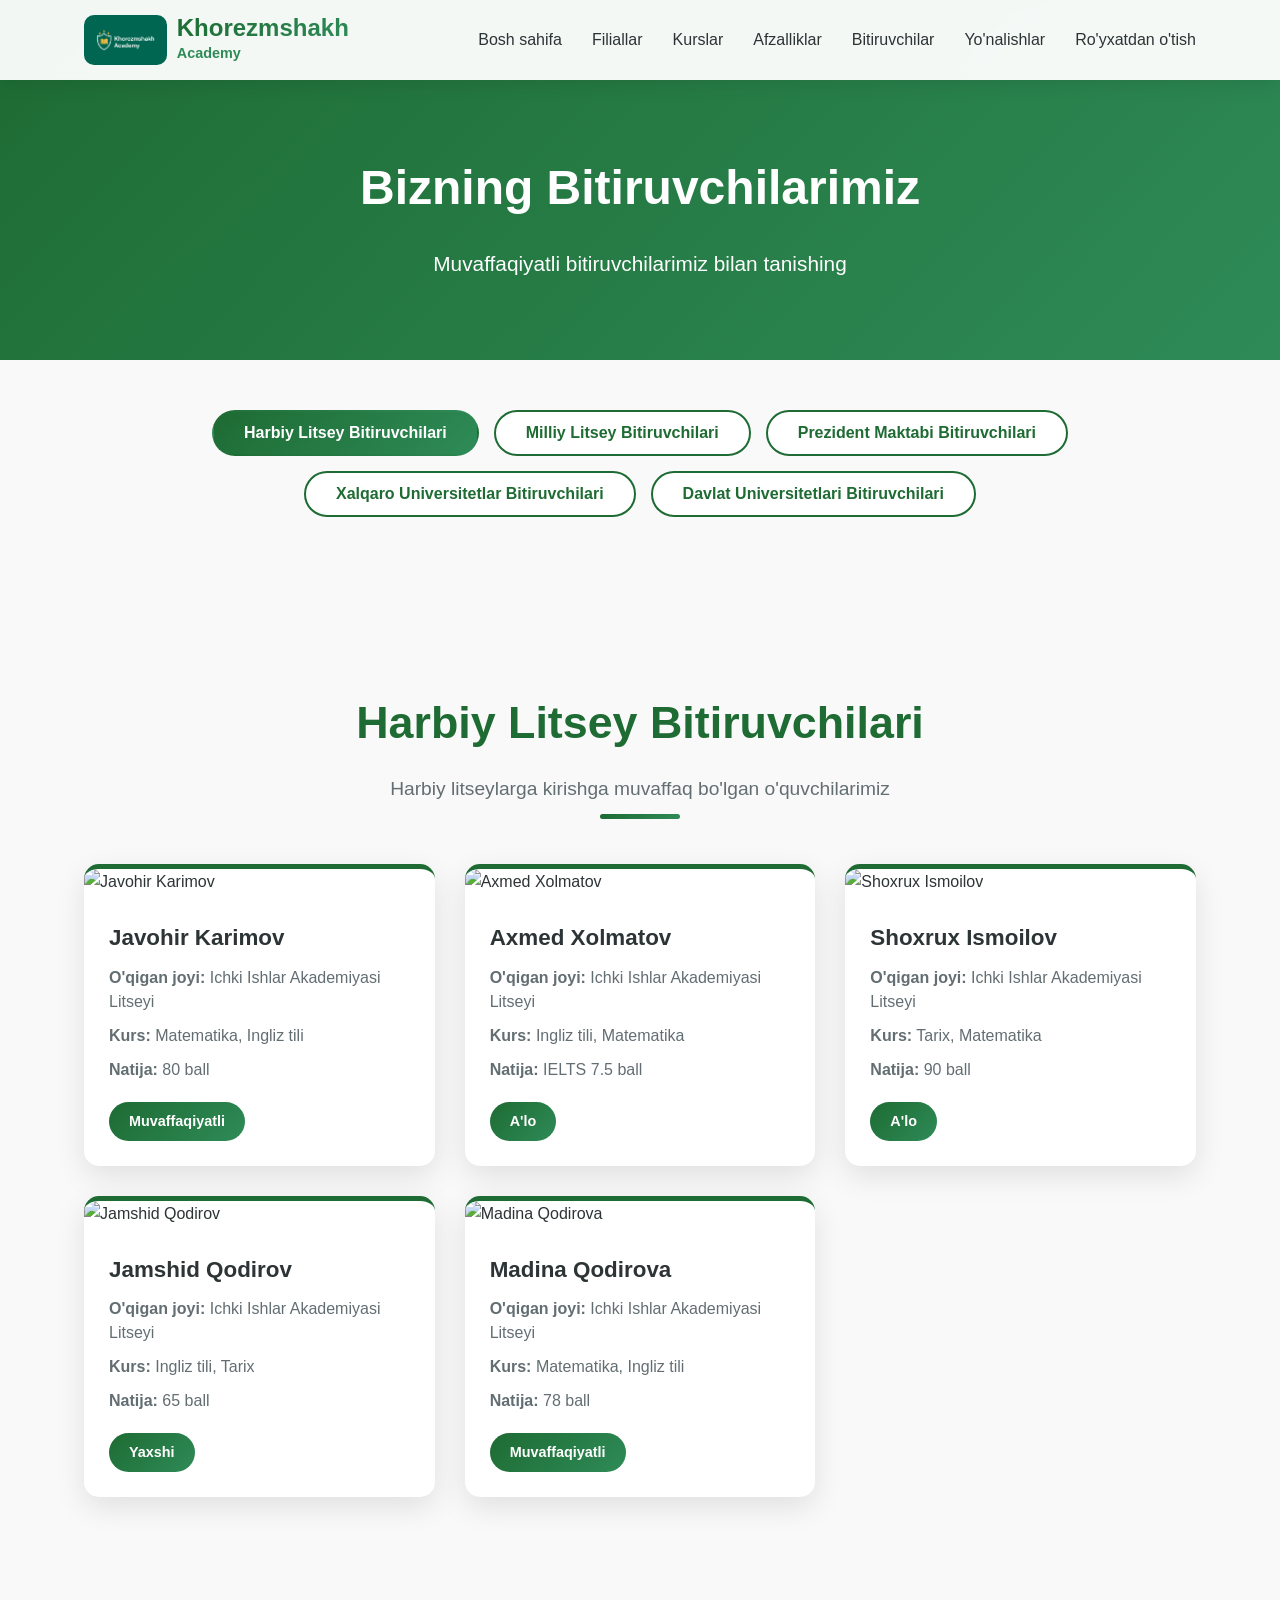
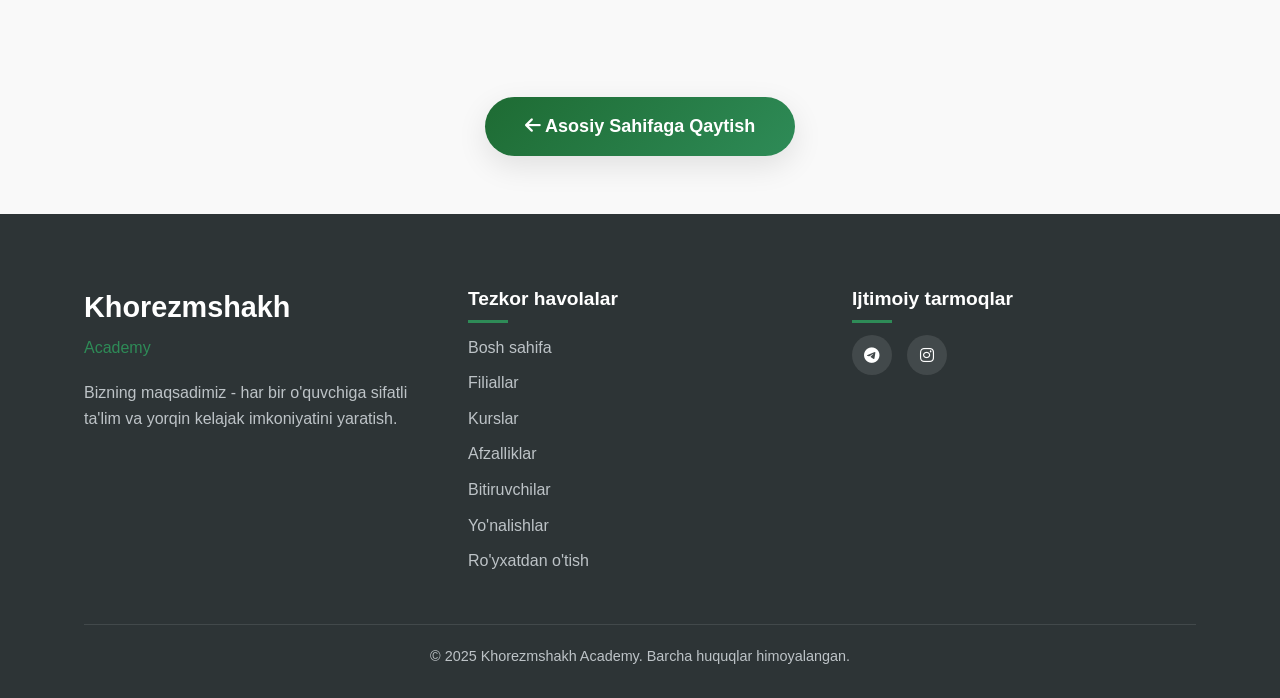
==== commit d30dff2b: "Qamchiliklar tog'irlandi" ====
--- a/bitiruvchilar.html
+++ b/bitiruvchilar.html
@@ -4,7 +4,7 @@
     <meta charset="UTF-8">
     <meta name="viewport" content="width=device-width, initial-scale=1.0">
     <title>Bizning Bitiruvchilarimiz - Khorezmshakh Academy</title>
-    <link rel="stylesheet" href="/Khorezmshox/style.css">
+    <link rel="stylesheet" href="/style.css">
     <link rel="stylesheet" href="https://cdnjs.cloudflare.com/ajax/libs/font-awesome/6.4.0/css/all.min.css">
 </head>
 <body>
--- a/style.css
+++ b/style.css
@@ -0,0 +1,1427 @@
+/* Asosiy CSS fayli - Khorezmshakh Academy */
+:root {
+    --primary: #1e6b33;
+    --secondary: #2e8b57;
+    --accent: #c0392b;
+    --success: #27ae60;
+    --light: #f5f7fa;
+    --dark: #2d3436;
+    --text: #2d3436;
+    --text-light: #636e72;
+    --transition: all 0.3s ease;
+    --shadow: 0 10px 30px rgba(0,0,0,0.1);
+    --shadow-hover: 0 15px 40px rgba(0,0,0,0.15);
+    --gradient: linear-gradient(135deg, var(--primary) 0%, var(--secondary) 100%);
+}
+
+* {
+    margin: 0;
+    padding: 0;
+    box-sizing: border-box;
+    font-family: 'Poppins', 'Segoe UI', Tahoma, Geneva, Verdana, sans-serif;
+}
+
+html {
+    scroll-behavior: smooth;
+}
+
+body {
+    line-height: 1.6;
+    color: var(--text);
+    background-color: #f9f9f9;
+    overflow-x: hidden;
+}
+
+.container {
+    width: 90%;
+    max-width: 1200px;
+    margin: 0 auto;
+    padding: 0 20px;
+}
+
+section {
+    padding: 100px 0;
+}
+
+.section-title {
+    text-align: center;
+    margin-bottom: 60px;
+    position: relative;
+}
+
+.section-title h2 {
+    font-size: 2.8rem;
+    color: var(--primary);
+    margin-bottom: 15px;
+    font-weight: 700;
+}
+
+.section-title p {
+    font-size: 1.2rem;
+    color: var(--text-light);
+    max-width: 600px;
+    margin: 0 auto;
+}
+
+.section-title::after {
+    content: '';
+    position: absolute;
+    width: 80px;
+    height: 5px;
+    background: var(--gradient);
+    bottom: -15px;
+    left: 50%;
+    transform: translateX(-50%);
+    border-radius: 5px;
+}
+.p{
+    margin-top: 3rem;
+}
+.btn {
+    display: inline-block;
+    padding: 14px 32px;
+    background: var(--gradient);
+    color: white;
+    border: none;
+    border-radius: 50px;
+    cursor: pointer;
+    text-decoration: none;
+    font-weight: 600;
+    transition: var(--transition);
+    box-shadow: var(--shadow);
+    text-align: center;
+    position: relative;
+    position: relative;
+  padding: 15px 40px;
+  border: none;
+  border-radius: 30px;
+  color: white;
+  font-size: 18px;
+  cursor: pointer;
+  transition: all 0.3s ease;
+  overflow: hidden;
+}
+.b{
+    text-align: center;
+   margin-top: 4rem;
+}
+.a{
+     margin-top: 6rem;
+}
+.btn:hover {
+    transform: translateY(-5px);
+    box-shadow: var(--shadow-hover);
+}
+
+.btn-outline {
+    background: transparent;
+    border: 2px solid white;
+    color: white;
+}
+
+.btn-outline:hover {
+    background: white;
+    color: var(--primary);
+}
+
+.btn-telegram {
+    background: #0088cc;
+    display: flex;
+    align-items: center;
+    justify-content: center;
+    gap: 10px;
+}
+
+.btn-telegram:hover {
+    background: #0077b5;
+    color: white;
+}
+
+.btn-large {
+    padding: 18px 45px;
+    font-size: 1.3rem;
+    display: inline-flex;
+    align-items: center;
+    gap: 12px;
+}
+
+/* Header va Navigation */
+header {
+    background: rgba(255, 255, 255, 0.95);
+    backdrop-filter: blur(10px);
+    box-shadow: 0 2px 20px rgba(0,0,0,0.1);
+    position: fixed;
+    width: 100%;
+    top: 0;
+    z-index: 1000;
+    transition: var(--transition);
+}
+
+.navbar {
+    display: flex;
+    justify-content: space-between;
+    align-items: center;
+    padding: 15px 0;
+}
+
+.logo-container {
+    display: flex;
+    align-items: center;
+    text-decoration: none;
+}
+
+.logo-img {
+    height: 50px;
+    margin-right: 10px;
+    border-radius: 10px;
+}
+
+.logo-text {
+    display: flex;
+    flex-direction: column;
+}
+
+.logo-main {
+    font-size: 1.5rem;
+    font-weight: 700;
+    background: var(--gradient);
+    -webkit-background-clip: text;
+    -webkit-text-fill-color: transparent;
+    line-height: 1.1;
+}
+
+.logo-sub {
+    font-size: 0.9rem;
+    color: var(--secondary);
+    font-weight: 600;
+}
+
+.nav-links {
+    display: flex;
+    list-style: none;
+}
+
+.nav-links li {
+    margin-left: 30px;
+}
+
+.nav-links a {
+    text-decoration: none;
+    color: var(--text);
+    font-weight: 500;
+    transition: var(--transition);
+    position: relative;
+}
+
+.nav-links a:hover {
+    color: var(--primary);
+}
+
+.nav-links a::after {
+    content: '';
+    position: absolute;
+    width: 0;
+    height: 3px;
+    background: var(--gradient);
+    bottom: -5px;
+    left: 0;
+    transition: var(--transition);
+    border-radius: 3px;
+}
+
+.nav-links a:hover::after {
+    width: 100%;
+}
+
+.menu-toggle {
+    display: none;
+    font-size: 1.5rem;
+    cursor: pointer;
+    color: var(--text);
+}
+
+/* Hero bo'limi */
+.hero {
+    background: var(--gradient);
+    color: white;
+    padding: 180px 0 120px;
+    text-align: center;
+    position: relative;
+    overflow: hidden;
+}
+
+.hero::before {
+    content: '';
+    position: absolute;
+    top: 0;
+    left: 0;
+    width: 100%;
+    height: 100%;
+    background: url('data:image/svg+xml,<svg xmlns="http://www.w3.org/2000/svg" viewBox="0 0 1000 100" preserveAspectRatio="none"><path d="M500,97C126.7,96.3,0,84,0,71V0H1000V71C1000,84,873.3,96.3,500,97z" fill="rgba(255,255,255,0.1)"></path></svg>');
+    background-size: 100% 100px;
+    background-position: bottom;
+    background-repeat: no-repeat;
+}
+
+.hero-content h1 {
+    font-size: 3.8rem;
+    margin-bottom: 20px;
+    font-weight: 700;
+    line-height: 1.2;
+}
+
+.hero-content p {
+    font-size: 1.3rem;
+    max-width: 700px;
+    margin: 0 auto 40px;
+    opacity: 0.9;
+    line-height: 1.6;
+}
+
+.hero-btns {
+    display: flex;
+    justify-content: center;
+    gap: 20px;
+    flex-wrap: wrap;
+}
+
+/* Filiallar bo'limi */
+.branches {
+    background: var(--light);
+    padding: 100px 0;
+}
+
+.branches-container {
+    display: grid;
+    grid-template-columns: repeat(auto-fit, minmax(280px, 1fr));
+    gap: 30px;
+    margin-top: 50px;
+}
+
+.branch-card {
+    background: white;
+    padding: 40px 30px;
+    border-radius: 15px;
+    text-align: center;
+    box-shadow: var(--shadow);
+    transition: var(--transition);
+    border: 2px solid transparent;
+    position: relative;
+}
+
+.branch-card:hover {
+    transform: translateY(-10px);
+    box-shadow: var(--shadow-hover);
+    border-color: var(--primary);
+}
+
+.branch-card.selected {
+    border-color: var(--primary);
+    background: linear-gradient(135deg, white 0%, #f0f9f0 100%);
+    transform: scale(1.05);
+}
+
+.branch-icon {
+    font-size: 3rem;
+    color: var(--primary);
+    margin-bottom: 20px;
+}
+
+.branch-card h3 {
+    font-size: 1.5rem;
+    margin-bottom: 10px;
+    color: var(--dark);
+}
+
+.branch-card p {
+    color: var(--text-light);
+    margin-bottom: 25px;
+    line-height: 1.5;
+}
+
+/* Kurslar bo'limi */
+.courses {
+    background: var(--light);
+}
+
+.courses-container {
+    display: grid;
+    grid-template-columns: repeat(auto-fit, minmax(320px, 1fr));
+    gap: 30px;
+}
+
+.course-card {
+    background: white;
+    border-radius: 15px;
+    overflow: hidden;
+    box-shadow: var(--shadow);
+    transition: var(--transition);
+    border-top: 5px solid var(--primary);
+}
+
+.course-card:hover {
+    transform: translateY(-10px);
+    box-shadow: var(--shadow-hover);
+    border-top-color: var(--secondary);
+}
+
+.course-header {
+    background: var(--gradient);
+    color: white;
+    padding: 25px;
+    text-align: center;
+}
+
+.course-header h3 {
+    font-size: 1.5rem;
+    margin-bottom: 10px;
+}
+
+.course-duration {
+    background: rgba(255,255,255,0.2);
+    padding: 5px 15px;
+    border-radius: 20px;
+    font-size: 0.9rem;
+    display: inline-block;
+}
+
+.course-content {
+    padding: 25px;
+    
+}
+
+.course-content h4 {
+    font-size: 1.2rem;
+    margin-bottom: 15px;
+    color: var(--dark);
+}
+
+.course-content ul {
+    list-style: none;
+    margin-bottom: 20px;
+}
+
+.course-content li {
+    padding: 8px 0;
+    border-bottom: 1px solid #f0f0f0;
+    position: relative;
+    padding-left: 20px;
+}
+
+.course-content li:before {
+    content: '•';
+    position: absolute;
+    left: 0;
+    color: var(--primary);
+    font-weight: bold;
+}
+
+.course-meta {
+    display: flex;
+    justify-content: space-between;
+    margin-bottom: 20px;
+    font-size: 0.9rem;
+    color: var(--text-light);
+}
+
+.course-price {
+    font-size: 1.5rem;
+    font-weight: 700;
+    color: var(--primary);
+    margin-bottom: 20px;
+    text-align: center;
+}
+
+.course-price span {
+    font-size: 1rem;
+    color: var(--text-light);
+    font-weight: 400;
+}
+
+/* Afzalliklar bo'limi */
+.benefits-content {
+    display: flex;
+    align-items: center;
+    gap: 50px;
+}
+
+.benefits-img {
+    flex: 1;
+    border-radius: 15px;
+    overflow: hidden;
+    box-shadow: var(--shadow-hover);
+}
+
+.benefits-img img {
+    width: 100%;
+    height: auto;
+    display: block;
+    transition: var(--transition);
+}
+
+.benefits-img:hover img {
+    transform: scale(1.05);
+}
+
+.benefits-text {
+    flex: 1;
+}
+
+.benefits-text h3 {
+    font-size: 2rem;
+    margin-bottom: 20px;
+    color: var(--primary);
+    line-height: 1.3;
+}
+
+.benefits-text p {
+    margin-bottom: 20px;
+    color: var(--text-light);
+    line-height: 1.6;
+}
+
+.benefit-list {
+    list-style: none;
+    margin: 20px 0;
+}
+
+.benefit-list li {
+    margin-bottom: 10px;
+    padding-left: 30px;
+    position: relative;
+    line-height: 1.5;
+}
+
+.benefit-list li:before {
+    content: '✓';
+    position: absolute;
+    left: 0;
+    color: var(--success);
+    font-weight: bold;
+    font-size: 1.2rem;
+}
+
+/* Bitiruvchilar bo'limi */
+.graduates {
+    background: var(--light);
+    padding: 100px 0;
+    text-align: center;
+}
+
+.graduates-button-container {
+    display: flex;
+    justify-content: center;
+    align-items: center;
+    padding: 60px 0;
+    min-height: 200px;
+}
+
+/* Statistika bo'limi */
+.stats {
+    background: var(--gradient);
+    color: white;
+    text-align: center;
+    position: relative;
+    overflow: hidden;
+}
+
+.stats::before {
+    content: '';
+    position: absolute;
+    top: 0;
+    left: 0;
+    width: 100%;
+    height: 100%;
+    background: url('data:image/svg+xml,<svg xmlns="http://www.w3.org/2000/svg" viewBox="0 0 1000 100" preserveAspectRatio="none"><path d="M500,97C126.7,96.3,0,84,0,71V0H1000V71C1000,84,873.3,96.3,500,97z" fill="rgba(255,255,255,0.1)"></path></svg>');
+    background-size: 100% 100px;
+    background-position: top;
+    background-repeat: no-repeat;
+}
+
+.stats-container {
+    display: grid;
+    grid-template-columns: repeat(auto-fit, minmax(200px, 1fr));
+    gap: 30px;
+    position: relative;
+    z-index: 1;
+}
+
+.stat-item {
+    padding: 20px;
+}
+
+.stat-number {
+    font-size: 3.5rem;
+    font-weight: 700;
+    margin-bottom: 10px;
+    color: white;
+}
+
+.stat-text {
+    font-size: 1.2rem;
+}
+
+/* Yo'nalishlar bo'limi */
+.pricing-container {
+    display: grid;
+    grid-template-columns: repeat(auto-fit, minmax(300px, 1fr));
+    gap: 30px;
+}
+
+.pricing-card {
+    background: white;
+    border-radius: 15px;
+    padding: 40px 30px;
+    text-align: center;
+    box-shadow: var(--shadow);
+    transition: var(--transition);
+    position: relative;
+    border: 1px solid #e0e0e0;
+}
+
+.pricing-card:hover {
+    transform: translateY(-10px);
+    box-shadow: var(--shadow-hover);
+}
+
+.pricing-card.popular {
+    border: 2px solid var(--primary);
+    transform: scale(1.05);
+}
+
+.pricing-card.popular:hover {
+    transform: scale(1.05) translateY(-10px);
+}
+
+.popular-badge {
+    position: absolute;
+    top: -15px;
+    left: 50%;
+    transform: translateX(-50%);
+    background: var(--gradient);
+    color: white;
+    padding: 8px 25px;
+    border-radius: 20px;
+    font-size: 0.9rem;
+    font-weight: 600;
+    box-shadow: var(--shadow);
+}
+
+.pricing-header h3 {
+    font-size: 2rem;
+    margin-bottom: 10px;
+    color: #1e6b33;
+}
+.s{
+    padding: 17px 120px;
+    font-size: 22px;
+    margin-bottom: 3rem;
+}
+.pricing-header p {
+    color: var(--text-light);
+    margin-bottom: 10px;
+    font-size: 19px;
+}
+
+.price {
+    font-size: 3rem;
+    font-weight: 700;
+    color: var(--primary);
+    margin: 20px 0;
+    display: block;
+}
+
+.price span {
+    font-size: 1rem;
+    color: var(--text-light);
+    font-weight: 400;
+}
+
+.pricing-features {
+    list-style: none;
+    margin: 30px 0;
+}
+
+.pricing-features li {
+    margin-bottom: 15px;
+    padding-left: 25px;
+    position: relative;
+    text-align: left;
+    line-height: 1.4;
+}
+
+.pricing-features li:before {
+    content: '✓';
+    position: absolute;
+    left: 0;
+    color: var(--success);
+    font-weight: bold;
+}
+
+/* Telegram ro'yxatdan o'tish */
+.telegram-registration {
+    background: var(--light);
+    text-align: center;
+    padding: 100px 0;
+}
+
+.telegram-content {
+    max-width: 600px;
+    margin: 0 auto;
+}
+
+.telegram-icon {
+    font-size: 5rem;
+    color: #0088cc;
+    margin-bottom: 20px;
+}
+
+.telegram-content h2 {
+    font-size: 2.5rem;
+    margin-bottom: 20px;
+    color: var(--primary);
+}
+
+.telegram-content p {
+    font-size: 1.2rem;
+    margin-bottom: 30px;
+    color: var(--text-light);
+    line-height: 1.6;
+}
+
+.contact-info {
+    margin-top: 30px;
+    text-align: center;
+}
+
+.contact-info p {
+    margin-bottom: 10px;
+    font-size: 1.1rem;
+    display: flex;
+    align-items: center;
+    justify-content: center;
+    gap: 10px;
+}
+
+/* Footer */
+footer {
+    background: var(--dark);
+    color: white;
+    padding: 70px 0 30px;
+}
+
+.footer-content {
+    display: flex;
+    justify-content: space-between;
+    margin-bottom: 40px;
+    flex-wrap: wrap;
+    gap: 40px;
+}
+
+.footer-about {
+    flex: 1;
+    min-width: 300px;
+}
+
+.footer-logo {
+    display: flex;
+    flex-direction: column;
+    margin-bottom: 20px;
+}
+
+.footer-logo-main {
+    font-size: 1.8rem;
+    font-weight: 700;
+    margin-bottom: 5px;
+    color: white;
+}
+
+.footer-logo-sub {
+    font-size: 1rem;
+    color: var(--secondary);
+}
+
+.footer-about p {
+    color: #bdc3c7;
+    line-height: 1.6;
+}
+
+.footer-links {
+    flex: 1;
+    min-width: 200px;
+}
+
+.footer-links h4, .footer-social h4 {
+    font-size: 1.2rem;
+    margin-bottom: 20px;
+    position: relative;
+    color: white;
+}
+
+.footer-links h4::after, .footer-social h4::after {
+    content: '';
+    position: absolute;
+    width: 40px;
+    height: 3px;
+    background: var(--secondary);
+    bottom: -8px;
+    left: 0;
+}
+
+.footer-links ul {
+    list-style: none;
+}
+
+.footer-links li {
+    margin-bottom: 10px;
+}
+
+.footer-links a {
+    color: #bdc3c7;
+    text-decoration: none;
+    transition: var(--transition);
+    line-height: 1.5;
+}
+
+.footer-links a:hover {
+    color: white;
+}
+
+.footer-social {
+    flex: 1;
+    min-width: 200px;
+}
+
+.social-icons {
+    display: flex;
+    gap: 15px;
+}
+
+.social-icons a {
+    display: flex;
+    align-items: center;
+    justify-content: center;
+    width: 40px;
+    height: 40px;
+    background: rgba(255,255,255,0.1);
+    border-radius: 50%;
+    color: white;
+    text-decoration: none;
+    transition: var(--transition);
+}
+
+.social-icons a:hover {
+    background: var(--primary);
+    transform: translateY(-5px);
+}
+
+.copyright {
+    text-align: center;
+    padding-top: 20px;
+    border-top: 1px solid rgba(255,255,255,0.1);
+    color: #bdc3c7;
+    font-size: 0.9rem;
+}
+
+/* Bitiruvchilar sahifasi uchun uslublar */
+.filter-buttons {
+    display: flex;
+    justify-content: center;
+    gap: 15px;
+    margin-bottom: 50px;
+    flex-wrap: wrap;
+}
+
+.filter-btn {
+    padding: 12px 30px;
+    background: white;
+    border: 2px solid var(--primary);
+    color: var(--primary);
+    border-radius: 30px;
+    cursor: pointer;
+    transition: var(--transition);
+    font-weight: 600;
+    font-size: 1rem;
+}
+
+.filter-btn.active,
+.filter-btn:hover {
+    background: var(--gradient);
+    color: white;
+    border-color: transparent;
+}
+
+.section {
+    display: none;
+}
+
+.section.active {
+    display: block;
+}
+
+.graduates-container {
+    display: grid;
+    grid-template-columns: repeat(auto-fit, minmax(300px, 1fr));
+    gap: 30px;
+}
+
+.graduate-box {
+    background: white;
+    border-radius: 15px;
+    overflow: hidden;
+    box-shadow: var(--shadow);
+    transition: var(--transition);
+    border-top: 5px solid var(--primary);
+}
+
+.graduate-box:hover {
+    transform: translateY(-10px);
+    box-shadow: var(--shadow-hover);
+}
+
+.graduate-img {
+    width: 100%;
+    height: 250px;
+    object-fit: cover;
+}
+
+.graduate-info {
+    padding: 25px;
+}
+
+.graduate-info h3 {
+    font-size: 1.4rem;
+    margin-bottom: 10px;
+    color: var(--dark);
+}
+
+.graduate-info p {
+    color: var(--text-light);
+    margin-bottom: 10px;
+    line-height: 1.5;
+}
+
+.graduate-achievement {
+    background: var(--gradient);
+    color: white;
+    padding: 8px 20px;
+    border-radius: 20px;
+    font-size: 0.9rem;
+    display: inline-block;
+    margin-top: 10px;
+    font-weight: 600;
+}
+
+.back-home {
+    text-align: center;
+    margin-top: 50px;
+}
+
+/* Fanlar sahifasi uchun uslublar */
+.subjects-container {
+    display: grid;
+    grid-template-columns: repeat(auto-fit, minmax(350px, 1fr));
+    gap: 30px;
+    margin-bottom: 50px;
+}
+
+.subject-category {
+    background: white;
+    padding: 30px;
+    border-radius: 15px;
+    box-shadow: var(--shadow);
+    border-top: 5px solid var(--primary);
+    transition: var(--transition);
+}
+
+.subject-category:hover {
+    transform: translateY(-5px);
+    box-shadow: var(--shadow-hover);
+}
+
+.subject-category h2 {
+    color: var(--primary);
+    margin-bottom: 20px;
+    font-size: 1.5rem;
+}
+
+.subject-list {
+    display: grid;
+    gap: 10px;
+}
+
+.subject-item {
+    padding: 12px 20px;
+    background: var(--light);
+    border-radius: 8px;
+    border-left: 4px solid var(--primary);
+    font-weight: 500;
+    transition: var(--transition);
+}
+
+.subject-item:hover {
+    background: #e8f5e8;
+    transform: translateX(5px);
+}
+
+.education-types {
+    display: grid;
+    grid-template-columns: repeat(auto-fit, minmax(400px, 1fr));
+    gap: 30px;
+}
+
+.education-card {
+    background: white;
+    padding: 30px;
+    border-radius: 15px;
+    box-shadow: var(--shadow);
+    transition: var(--transition);
+}
+
+.education-card:hover {
+    transform: translateY(-5px);
+    box-shadow: var(--shadow-hover);
+}
+
+.education-card h3 {
+    color: var(--primary);
+    margin-bottom: 20px;
+    font-size: 1.4rem;
+}
+
+.required-subjects h4 {
+    color: var(--secondary);
+    margin-bottom: 15px;
+    font-size: 1.1rem;
+}
+
+.required-subjects ul {
+    list-style: none;
+}
+
+.required-subjects li {
+    padding: 8px 0;
+    border-bottom: 1px solid #f0f0f0;
+    position: relative;
+    padding-left: 25px;
+    line-height: 1.4;
+}
+
+.required-subjects li:before {
+    content: '✓';
+    position: absolute;
+    left: 0;
+    color: var(--success);
+    font-weight: bold;
+}
+
+/* Animatsiyalar */
+@keyframes fadeInUp {
+    from {
+        opacity: 0;
+        transform: translateY(30px);
+    }
+    to {
+        opacity: 1;
+        transform: translateY(0);
+    }
+}
+
+.animate-in {
+    animation: fadeInUp 0.6s ease-out;
+}
+
+@keyframes loading {
+    0% { left: -100%; }
+    100% { left: 100%; }
+}
+
+.loading::after {
+    content: '';
+    position: absolute;
+    top: 0;
+    left: -100%;
+    width: 100%;
+    height: 100%;
+    background: linear-gradient(90deg, transparent, rgba(255,255,255,0.4), transparent);
+    animation: loading 1.5s infinite;
+}
+
+/* Responsiv dizayn */
+@media (max-width: 1200px) {
+    .container {
+        width: 95%;
+    }
+    
+    .hero-content h1 {
+        font-size: 3.2rem;
+    }
+}
+
+@media (max-width: 992px) {
+    .benefits-content {
+        flex-direction: column;
+        gap: 30px;
+    }
+    
+    .hero-content h1 {
+        font-size: 2.8rem;
+    }
+    
+    .pricing-card.popular {
+        transform: scale(1);
+    }
+    
+    .pricing-card.popular:hover {
+        transform: translateY(-10px);
+    }
+    
+    .courses-container,
+    .graduates-container,
+    .branches-container {
+        grid-template-columns: repeat(auto-fit, minmax(280px, 1fr));
+    }
+    
+    .section-title h2 {
+        font-size: 2.4rem;
+    }
+}
+
+@media (max-width: 768px) {
+    .menu-toggle {
+        display: block;
+    }
+    
+    .nav-links {
+        position: fixed;
+        top: 70px;
+        left: -100%;
+        width: 100%;
+        flex-direction: column;
+        background: white;
+        text-align: center;
+        transition: 0.3s;
+        box-shadow: 0 10px 10px rgba(0,0,0,0.1);
+        padding: 20px 0;
+        z-index: 999;
+    }
+    
+    .nav-links.active {
+        left: 0;
+    }
+    
+    .nav-links li {
+        margin: 15px 0;
+    }
+    
+    .hero-btns {
+        flex-direction: column;
+        align-items: center;
+        gap: 15px;
+    }
+    
+    .hero-btns .btn {
+        width: 250px;
+        margin-bottom: 10px;
+    }
+    
+    .footer-content {
+        flex-direction: column;
+        gap: 30px;
+    }
+    
+    .filter-buttons {
+        gap: 10px;
+    }
+    
+    .filter-btn {
+        padding: 10px 20px;
+        font-size: 0.9rem;
+    }
+    
+    .branches-container,
+    .education-types {
+        grid-template-columns: 1fr;
+    }
+    
+    .subjects-container {
+        grid-template-columns: 1fr;
+    }
+    
+    .hero {
+        padding: 150px 0 80px;
+    }
+    
+    .hero-content h1 {
+        font-size: 2.4rem;
+    }
+    
+    .hero-content p {
+        font-size: 1.1rem;
+    }
+    
+    section {
+        padding: 80px 0;
+    }
+}
+
+@media (max-width: 576px) {
+    .section-title h2 {
+        font-size: 2rem;
+    }
+    
+    .hero-content h1 {
+        font-size: 2rem;
+    }
+    
+    .course-content h3,
+    .graduate-info h3,
+    .pricing-header h3 {
+        font-size: 1.2rem;
+    }
+    
+    .benefits-text h3 {
+        font-size: 1.5rem;
+    }
+    
+    .telegram-content h2 {
+        font-size: 2rem;
+    }
+    
+    .btn-large {
+        padding: 15px 30px;
+        font-size: 1.1rem;
+    }
+    
+    .container {
+        width: 95%;
+        padding: 0 15px;
+    }
+    
+    section {
+        padding: 60px 0;
+    }
+    
+    .price {
+        font-size: 2.5rem;
+    }
+    
+    .price span {
+        font-size: 0.9rem;
+    }
+    
+    .stat-number {
+        font-size: 2.8rem;
+    }
+    
+    .stat-text {
+        font-size: 1rem;
+    }
+}
+
+@media (max-width: 400px) {
+    .container {
+        width: 100%;
+        padding: 0 10px;
+    }
+    
+    .btn {
+        padding: 12px 25px;
+        font-size: 0.9rem;
+    }
+    
+    .section-title h2 {
+        font-size: 1.8rem;
+    }
+    
+    .hero-content h1 {
+        font-size: 1.8rem;
+    }
+    
+    .courses-container,
+    .graduates-container,
+    .branches-container {
+        grid-template-columns: 1fr;
+    }
+}
+
+/* Dark tema */
+.dark-theme {
+    --light: #2c3e50;
+    --dark: #ecf0f1;
+    --text: #ecf0f1;
+    --text-light: #bdc3c7;
+    background-color: #1a2530;
+    color: var(--text);
+}
+
+.dark-theme header {
+    background: #2c3e50;
+    box-shadow: 0 2px 10px rgba(0,0,0,0.3);
+}
+
+.dark-theme .course-card,
+.dark-theme .graduate-card,
+.dark-theme .pricing-card,
+.dark-theme .branch-card,
+.dark-theme .subject-category,
+.dark-theme .education-card {
+    background: #34495e;
+    color: var(--text);
+}
+
+.dark-theme .courses,
+.dark-theme .graduates,
+.dark-theme .branches {
+    background: #2c3e50;
+}
+
+.dark-theme .filter-btn {
+    background: #34495e;
+    color: var(--text);
+    border-color: var(--primary);
+}
+
+.dark-theme .filter-btn.active,
+.dark-theme .filter-btn:hover {
+    background: var(--gradient);
+    color: white;
+    border-color: transparent;
+}
+
+.dark-theme .subject-item {
+    background: #2c3e50;
+    border-left-color: var(--primary);
+}
+
+.dark-theme .subject-item:hover {
+    background: #3a506b;
+}
+
+.dark-theme .required-subjects li {
+    border-bottom-color: #4a5f7a;
+}
+
+/* Tema almashish tugmasi */
+.theme-toggle {
+    background: none;
+    border: none;
+    color: var(--text);
+    font-size: 1.2rem;
+    cursor: pointer;
+    margin-left: 15px;
+    padding: 5px 10px;
+    border-radius: 5px;
+    transition: var(--transition);
+}
+
+.theme-toggle:hover {
+    background: rgba(0,0,0,0.05);
+}
+
+.dark-theme .theme-toggle:hover {
+    background: rgba(255,255,255,0.1);
+}
+
+/* Aksessuarlik */
+.sr-only {
+    position: absolute;
+    width: 1px;
+    height: 1px;
+    padding: 0;
+    margin: -1px;
+    overflow: hidden;
+    clip: rect(0, 0, 0, 0);
+    white-space: nowrap;
+    border: 0;
+}
+
+/* Focus ko'rsatkichlari */
+.btn:focus,
+.filter-btn:focus,
+.theme-toggle:focus {
+    outline: 2px solid var(--primary);
+    outline-offset: 2px;
+}
+
+/* Scrollbar */
+::-webkit-scrollbar {
+    width: 8px;
+}
+
+::-webkit-scrollbar-track {
+    background: #f1f1f1;
+}
+
+::-webkit-scrollbar-thumb {
+    background: var(--primary);
+    border-radius: 4px;
+}
+
+::-webkit-scrollbar-thumb:hover {
+    background: var(--secondary);
+}
+
+/* Selection */
+::selection {
+    background: var(--primary);
+    color: white;
+}
+
+::-moz-selection {
+    background: var(--primary);
+    color: white;
+}
+
+/* Print uslublari */
+@media print {
+    .navbar,
+    .hero-btns,
+    .theme-toggle,
+    .footer {
+        display: none;
+    }
+    
+    .hero {
+        padding: 50px 0;
+        background: white !important;
+        color: black !important;
+    }
+    
+    section {
+        padding: 30px 0;
+    }
+    
+    .price {
+        color: black !important;
+    }
+}
+
+/* High contrast rejim */
+@media (prefers-contrast: high) {
+    :root {
+        --primary: #000000;
+        --secondary: #333333;
+        --text: #000000;
+        --text-light: #666666;
+    }
+    
+    .btn {
+        border: 2px solid var(--primary);
+    }
+}
+
+/* Reduced motion */
+@media (prefers-reduced-motion: reduce) {
+    *,
+    *::before,
+    *::after {
+        animation-duration: 0.01ms !important;
+        animation-iteration-count: 1 !important;
+        transition-duration: 0.01ms !important;
+        scroll-behavior: auto !important;
+
+    }
+}
+
+/* CSS tugadi */
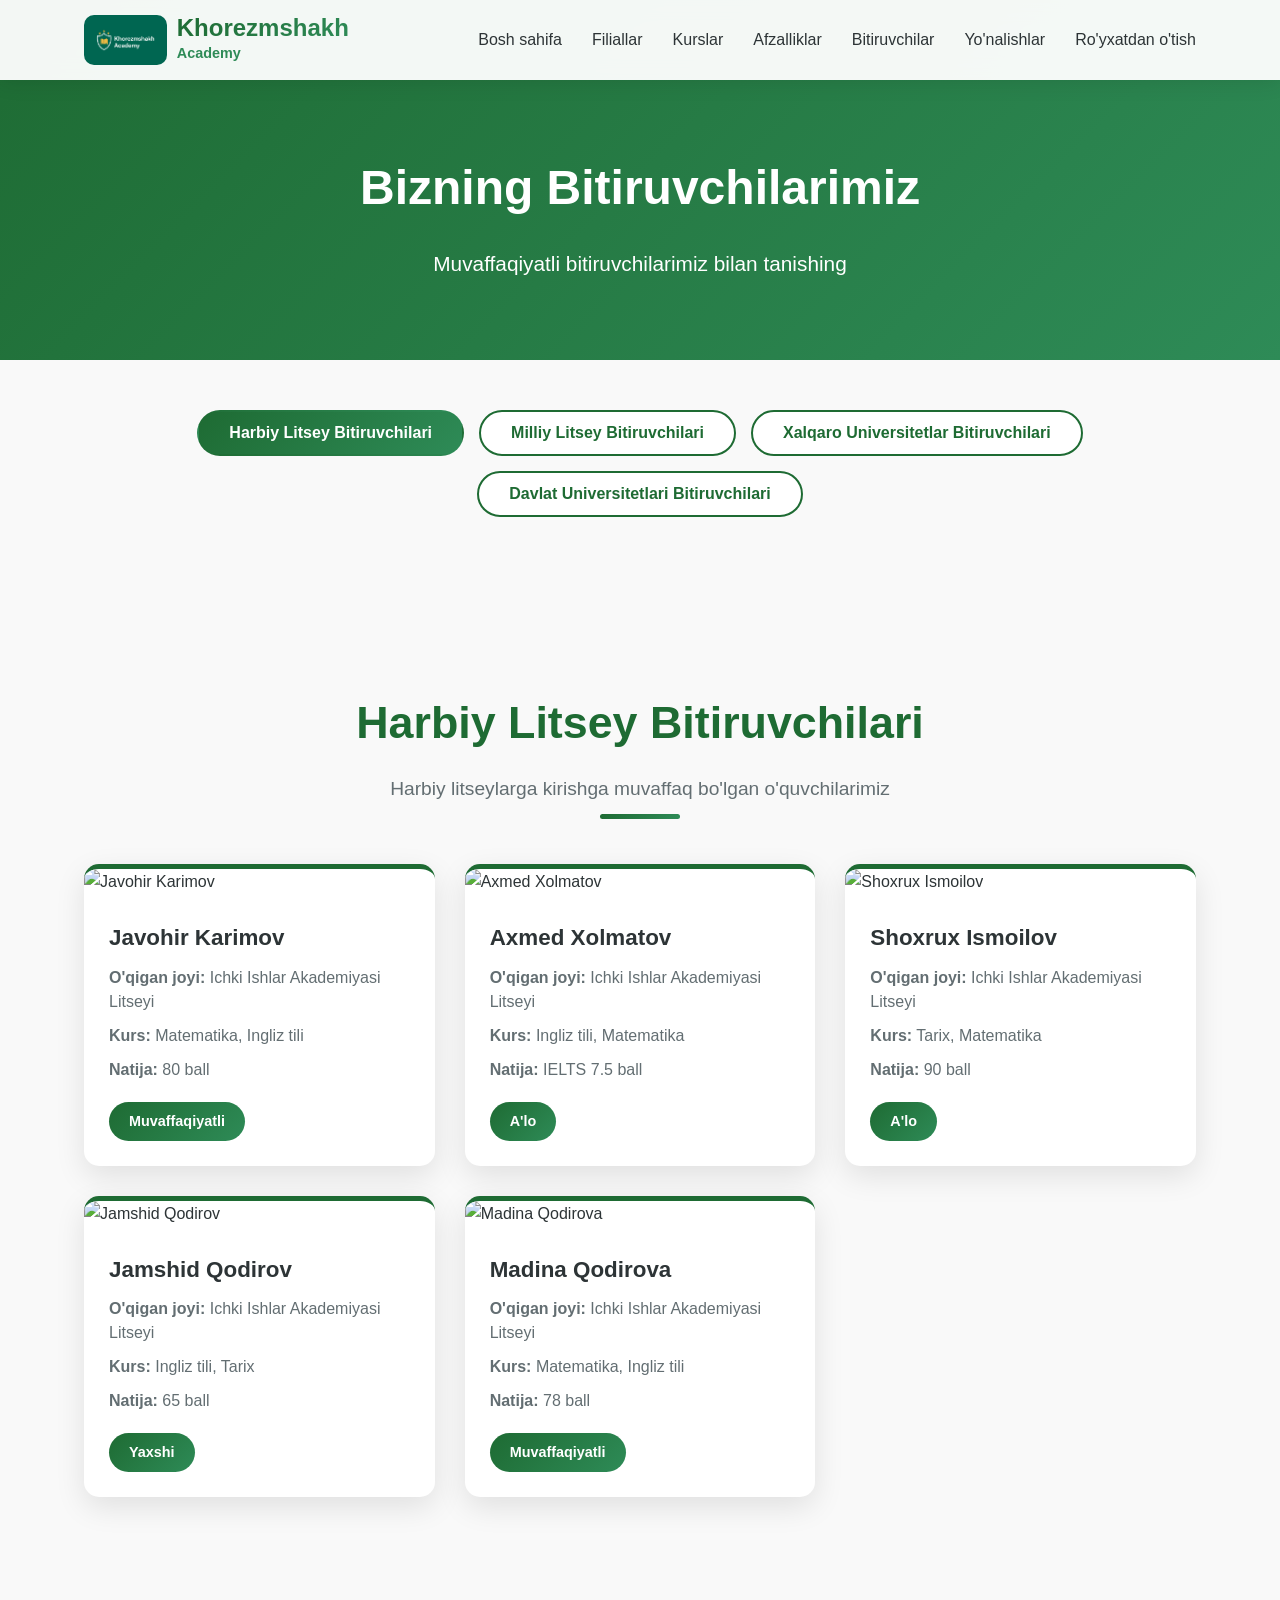
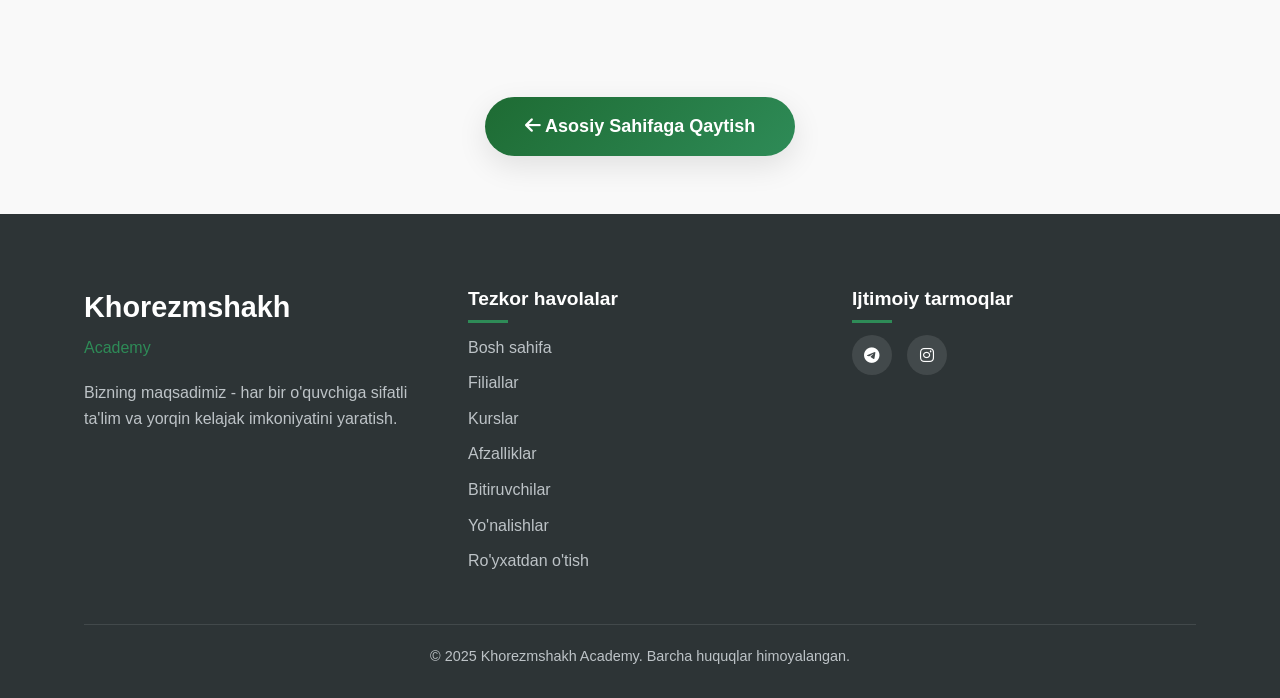
==== commit b37002fe: "Kamchiliklar tuzatildi va qo'shimchalar qo'shildi" ====
--- a/bitiruvchilar.html
+++ b/bitiruvchilar.html
@@ -49,12 +49,11 @@
             <div class="filter-buttons">
                 <button class="filter-btn active" data-target="harbiy">Harbiy Litsey Bitiruvchilari</button>
                 <button class="filter-btn" data-target="milliy">Milliy Litsey Bitiruvchilari</button>
-                <button class="filter-btn" data-target="prezident">Prezident Maktabi Bitiruvchilari</button>
                 <button class="filter-btn" data-target="xalqaro">Xalqaro Universitetlar Bitiruvchilari</button>
                 <button class="filter-btn" data-target="davlat">Davlat Universitetlari Bitiruvchilari</button>
             </div>
         </div>
-    </section>
+    </section>  
 
     <!-- Harbiy Litsey Bitiruvchilari -->
     <section id="harbiy" class="section active">
--- a/style.css
+++ b/style.css
@@ -112,6 +112,11 @@
     transform: translateY(-5px);
     box-shadow: var(--shadow-hover);
 }
+#tel{
+    font-size: 15px;
+    color: rgb(56, 52, 52);
+    font-weight: 700;
+}
 
 .btn-outline {
     background: transparent;
